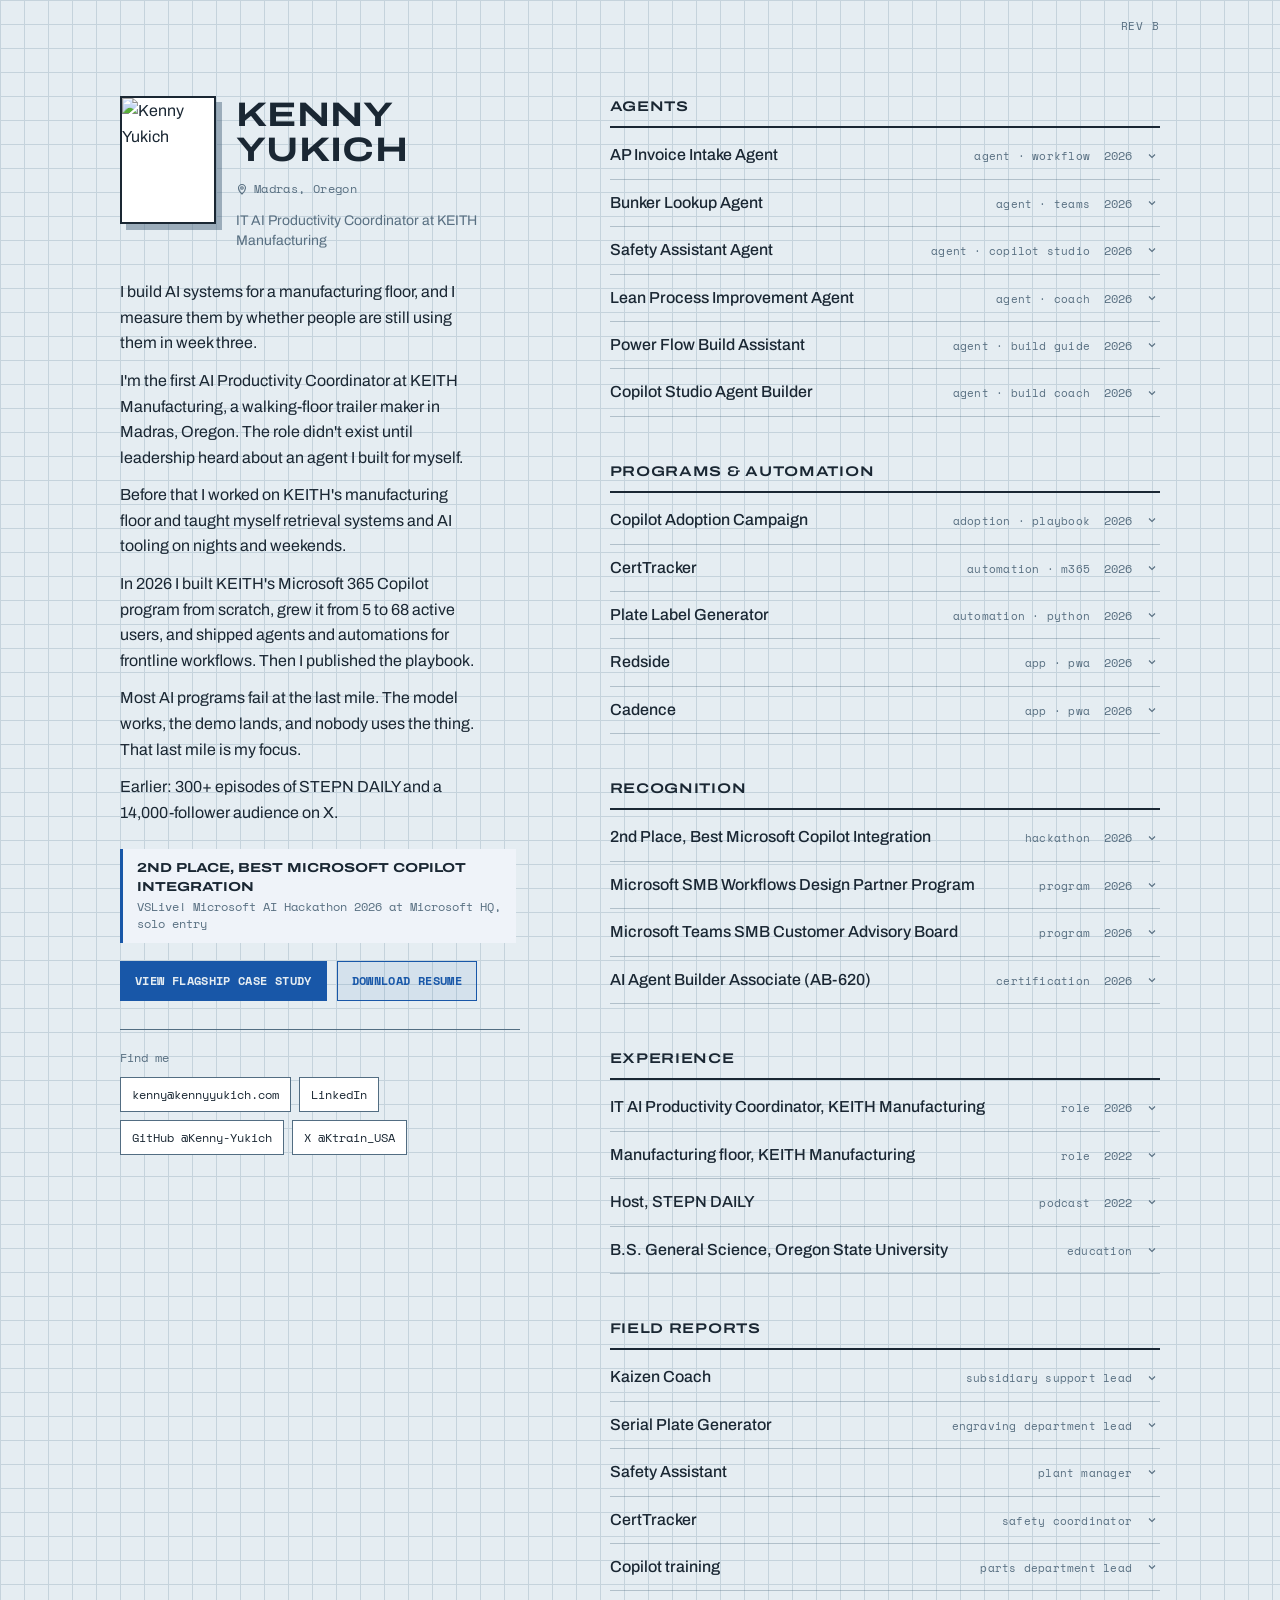
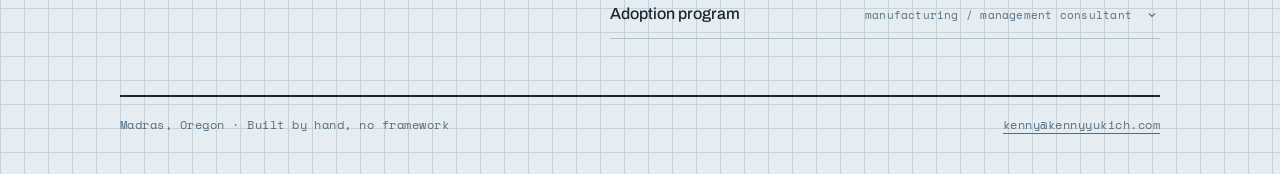
==== index.html @ 480ebfcc "Add files via upload" ====
<!DOCTYPE html>
<html lang="en">
<head>
<meta charset="utf-8">
<meta name="viewport" content="width=device-width, initial-scale=1">
<title>Kenny Yukich · AI systems for manufacturing</title>
<meta name="description" content="Kenny Yukich builds and deploys AI systems inside manufacturing operations: Microsoft Copilot adoption, Power Platform agents, and production automation.">

<meta name="theme-color" content="#E5EDF2" media="(prefers-color-scheme: light)">
<meta name="theme-color" content="#091015" media="(prefers-color-scheme: dark)">

<meta property="og:title" content="Kenny Yukich · AI systems for manufacturing">
<meta property="og:description" content="Copilot adoption, Power Platform agents, and production automation, deployed on a shop floor.">
<meta property="og:type" content="website">
<meta property="og:url" content="https://kennyyukich.com">
<meta property="og:image" content="https://kennyyukich.com/img/web02.png">
<meta property="og:image:width" content="1200">
<meta property="og:image:height" content="630">
<meta name="twitter:card" content="summary_large_image">
<link rel="canonical" href="https://kennyyukich.com/">

<!-- Blueprint plate favicon, inline so there is no extra request -->
<link rel="icon" href="data:image/svg+xml,%3Csvg xmlns='http://www.w3.org/2000/svg' viewBox='0 0 32 32'%3E%3Crect width='32' height='32' fill='%231857A8'/%3E%3Crect x='4.5' y='4.5' width='23' height='23' fill='none' stroke='%23E5EDF2' stroke-width='2'/%3E%3Ctext x='16' y='22' font-family='monospace' font-size='14' font-weight='700' fill='%23E5EDF2' text-anchor='middle'%3EKY%3C/text%3E%3C/svg%3E">

<link rel="preconnect" href="https://fonts.googleapis.com">
<link rel="preconnect" href="https://fonts.gstatic.com" crossorigin>
<!-- Archivo is one variable family with a width axis. The old
     "Archivo Expanded" request was not a real family name. -->
<link href="https://fonts.googleapis.com/css2?family=Archivo:wdth,wght@100..125,400..700&family=Space+Mono:wght@400;700&display=swap" rel="stylesheet">
<link rel="stylesheet" href="style.css">
</head>
<body>

<a class="skip" href="#work">Skip to work</a>

<main class="wrap">
  <span class="rev">REV B</span>

  <div class="cols">

    <!-- ================= LEFT: who ================= -->
    <aside class="col-left">

      <div class="id">
        <img class="portrait"
             src="img/website photo.png"
             width="96" height="128" fetchpriority="high" decoding="async"
             alt="Kenny Yukich">
        <div>
          <h1 class="name display">Kenny Yukich</h1>
          <p class="where">
            <svg viewBox="0 0 24 24" fill="none" stroke="currentColor" stroke-width="2.2" aria-hidden="true">
              <path d="M12 22s7-6.2 7-12a7 7 0 1 0-14 0c0 5.8 7 12 7 12z"/>
              <circle cx="12" cy="10" r="2.5"/>
            </svg>
            Madras, Oregon
          </p>
          <p class="role">IT AI Productivity Coordinator at KEITH Manufacturing</p>
        </div>
      </div>

      <div class="bio">
        <p>I build AI systems for a manufacturing floor, and I measure them by whether people are still using them in week three.</p>
        <p>I'm the first AI Productivity Coordinator at KEITH Manufacturing, a walking-floor trailer maker in Madras, Oregon. The role didn't exist until leadership heard about an agent I built for myself.</p>
        <p>Before that I worked on KEITH's manufacturing floor and taught myself retrieval systems and AI tooling on nights and weekends.</p>
        <p>In 2026 I built KEITH's Microsoft 365 Copilot program from scratch, grew it from 5 to 68 active users, and shipped agents and automations for frontline workflows. Then I published the playbook.</p>
        <p>Most AI programs fail at the last mile. The model works, the demo lands, and nobody uses the thing. That last mile is my focus.</p>
        <p>Earlier: 300+ episodes of STEPN DAILY and a 14,000-follower audience on X.</p>
      </div>

      <div class="award">
        <strong>2nd place, Best Microsoft Copilot Integration</strong>
        <span>VSLive! Microsoft AI Hackathon 2026 at Microsoft HQ, solo entry</span>
      </div>

      <div class="actions">
        <a class="btn primary" href="/copilot-adoption-kit/">View flagship case study</a>
        <a class="btn secondary" href="Kenny-Yukich-Resume.pdf">Download resume</a>
      </div>

      <div class="find">
        <p class="find-label">Find me</p>
        <div class="chips">
          <a class="chip" href="mailto:kenny@kennyyukich.com">kenny@kennyyukich.com</a>
          <a class="chip" href="https://www.linkedin.com/in/kenny-yukich-4092521a8/">LinkedIn</a>
          <a class="chip" href="https://github.com/Kenny-Yukich">GitHub @Kenny-Yukich</a>
          <a class="chip" href="https://x.com/Ktrain_USA">X @Ktrain_USA</a>
        </div>
      </div>

    </aside>

    <!-- ================= RIGHT: what ================= -->
    <div class="col-right" id="work">

      <section class="list" id="agents">
        <h2>Agents</h2>

        <details class="row">
          <summary>
            <span class="row-name">AP Invoice Intake Agent</span>
            <span class="row-tag">agent · workflow</span>
            <span class="row-year">2026</span>
            <svg class="chev" viewBox="0 0 24 24" fill="none" stroke="currentColor" stroke-width="2.2" aria-hidden="true"><path d="M6 9l6 6 6-6"/></svg>
          </summary>
          <div class="row-body">
            <p>Extracts vendor invoices, runs deterministic three-way matching, files clean invoices, and routes exceptions to a human in Teams.</p>
            <a href="https://github.com/Kenny-Yukich/ap-invoice-intake-agent">View on GitHub</a>
          </div>
        </details>

        <details class="row">
          <summary>
            <span class="row-name">Bunker Lookup Agent</span>
            <span class="row-tag">agent · teams</span>
            <span class="row-year">2026</span>
            <svg class="chev" viewBox="0 0 24 24" fill="none" stroke="currentColor" stroke-width="2.2" aria-hidden="true"><path d="M6 9l6 6 6-6"/></svg>
          </summary>
          <div class="row-body">
            <p>Resolves aftermarket part numbers from customer descriptions, live in Microsoft Teams for KEITH's support and drafting teams.</p>
            <p><q>What used to take several phone calls and a lot of searching now takes a few minutes.</q> Drafter / technical writer</p>
          </div>
        </details>

        <details class="row">
          <summary>
            <span class="row-name">Safety Assistant Agent</span>
            <span class="row-tag">agent · copilot studio</span>
            <span class="row-year">2026</span>
            <svg class="chev" viewBox="0 0 24 24" fill="none" stroke="currentColor" stroke-width="2.2" aria-hidden="true"><path d="M6 9l6 6 6-6"/></svg>
          </summary>
          <div class="row-body">
            <p>A privacy-safe Copilot Studio reference for grounded safety Q&amp;A and permission-aware equipment-certification lookups.</p>
            <a href="https://github.com/Kenny-Yukich/Safety-Assistant-Agent">View on GitHub</a>
          </div>
        </details>

        <details class="row">
          <summary>
            <span class="row-name">Lean Process Improvement Agent</span>
            <span class="row-tag">agent · coach</span>
            <span class="row-year">2026</span>
            <svg class="chev" viewBox="0 0 24 24" fill="none" stroke="currentColor" stroke-width="2.2" aria-hidden="true"><path d="M6 9l6 6 6-6"/></svg>
          </summary>
          <div class="row-body">
            <p>An AI coach that uses TIMWOODS and PDCA to turn frontline observations into structured, review-ready Kaizen cards.</p>
            <a href="https://github.com/Kenny-Yukich/LEAN-Process-Improvement-Agent">View on GitHub</a>
          </div>
        </details>

        <details class="row">
          <summary>
            <span class="row-name">Power Flow Build Assistant</span>
            <span class="row-tag">agent · build guide</span>
            <span class="row-year">2026</span>
            <svg class="chev" viewBox="0 0 24 24" fill="none" stroke="currentColor" stroke-width="2.2" aria-hidden="true"><path d="M6 9l6 6 6-6"/></svg>
          </summary>
          <div class="row-body">
            <p>Turns a plain-language automation need into a verified, step-by-step Power Automate build guide without inventing connector names.</p>
            <a href="https://github.com/Kenny-Yukich/power-flow-build-assistant">View on GitHub</a>
          </div>
        </details>

        <details class="row">
          <summary>
            <span class="row-name">Copilot Studio Agent Builder</span>
            <span class="row-tag">agent · build coach</span>
            <span class="row-year">2026</span>
            <svg class="chev" viewBox="0 0 24 24" fill="none" stroke="currentColor" stroke-width="2.2" aria-hidden="true"><path d="M6 9l6 6 6-6"/></svg>
          </summary>
          <div class="row-body">
            <p>A beginner-focused build coach with click-by-click guidance grounded in current Microsoft Learn documentation.</p>
            <a href="https://github.com/Kenny-Yukich/copilot-studio-agent-builder">View on GitHub</a>
          </div>
        </details>
      </section>

      <section class="list" id="programs">
        <h2>Programs &amp; automation</h2>

        <details class="row">
          <summary>
            <span class="row-name">Copilot Adoption Campaign</span>
            <span class="row-tag">adoption · playbook</span>
            <span class="row-year">2026</span>
            <svg class="chev" viewBox="0 0 24 24" fill="none" stroke="currentColor" stroke-width="2.2" aria-hidden="true"><path d="M6 9l6 6 6-6"/></svg>
          </summary>
          <div class="row-body">
            <p>KEITH's Microsoft 365 Copilot rollout, from 5 users to 68. The public kit has the 90-day playbook, prompt library, training, measurement, and governance checklist.</p>
            <a href="/copilot-adoption-kit/">Read the case study</a>
          </div>
        </details>

        <details class="row">
          <summary>
            <span class="row-name">CertTracker</span>
            <span class="row-tag">automation · m365</span>
            <span class="row-year">2026</span>
            <svg class="chev" viewBox="0 0 24 24" fill="none" stroke="currentColor" stroke-width="2.2" aria-hidden="true"><path d="M6 9l6 6 6-6"/></svg>
          </summary>
          <div class="row-body">
            <p>A Microsoft 365 certification tracker with centralized records, daily compliance checks, expiration warnings, and overdue alerts.</p>
            <a href="https://github.com/Kenny-Yukich/CertTracker">View on GitHub</a>
          </div>
        </details>

        <details class="row">
          <summary>
            <span class="row-name">Plate Label Generator</span>
            <span class="row-tag">automation · python</span>
            <span class="row-year">2026</span>
            <svg class="chev" viewBox="0 0 24 24" fill="none" stroke="currentColor" stroke-width="2.2" aria-hidden="true"><path d="M6 9l6 6 6-6"/></svg>
          </summary>
          <div class="row-body">
            <p>A dependency-free Python tool that turns CSV or JSON asset records into print-ready Code 39 SVG plates and tiled sheets. Replaced a manual, one-plate-at-a-time process in the engraving department.</p>
            <a href="https://github.com/Kenny-Yukich/Plate-Label_Generator">View on GitHub</a>
          </div>
        </details>

        <details class="row">
          <summary>
            <span class="row-name">Redside</span>
            <span class="row-tag">app · pwa</span>
            <span class="row-year">2026</span>
            <svg class="chev" viewBox="0 0 24 24" fill="none" stroke="currentColor" stroke-width="2.2" aria-hidden="true"><path d="M6 9l6 6 6-6"/></svg>
          </summary>
          <div class="row-body">
            <p>An offline-first Central Oregon fishing PWA with water rankings, live conditions, beginner guides, and an on-device catch log.</p>
            <a href="https://github.com/Kenny-Yukich/Redside">View on GitHub</a>
          </div>
        </details>

        <details class="row">
          <summary>
            <span class="row-name">Cadence</span>
            <span class="row-tag">app · pwa</span>
            <span class="row-year">2026</span>
            <svg class="chev" viewBox="0 0 24 24" fill="none" stroke="currentColor" stroke-width="2.2" aria-hidden="true"><path d="M6 9l6 6 6-6"/></svg>
          </summary>
          <div class="row-body">
            <p>A private, installable cycle tracker that works offline and stores everything on the device. No account or server required.</p>
            <a href="https://github.com/Kenny-Yukich/Cadence">View on GitHub</a>
          </div>
        </details>
      </section>

      <section class="list" id="recognition">
        <h2>Recognition</h2>

        <details class="row">
          <summary>
            <span class="row-name">2nd Place, Best Microsoft Copilot Integration</span>
            <span class="row-tag">hackathon</span>
            <span class="row-year">2026</span>
            <svg class="chev" viewBox="0 0 24 24" fill="none" stroke="currentColor" stroke-width="2.2" aria-hidden="true"><path d="M6 9l6 6 6-6"/></svg>
          </summary>
          <div class="row-body">
            <p>VSLive! Microsoft AI Hackathon 2026 at Microsoft HQ. Solo entry against team submissions.</p>
            <a href="https://vslive.com/events/microsofthq-2026/hackathon.aspx">Event page</a>
          </div>
        </details>

        <details class="row">
          <summary>
            <span class="row-name">Microsoft SMB Workflows Design Partner Program</span>
            <span class="row-tag">program</span>
            <span class="row-year">2026</span>
            <svg class="chev" viewBox="0 0 24 24" fill="none" stroke="currentColor" stroke-width="2.2" aria-hidden="true"><path d="M6 9l6 6 6-6"/></svg>
          </summary>
          <!-- TODO Kenny: one line on what you actually do in this program. -->
          <div class="row-body">
            <p>Design partner giving Microsoft feedback on pre-release SMB workflow and agent capabilities.</p>
          </div>
        </details>

        <details class="row">
          <summary>
            <span class="row-name">Microsoft Teams SMB Customer Advisory Board</span>
            <span class="row-tag">program</span>
            <span class="row-year">2026</span>
            <svg class="chev" viewBox="0 0 24 24" fill="none" stroke="currentColor" stroke-width="2.2" aria-hidden="true"><path d="M6 9l6 6 6-6"/></svg>
          </summary>
          <!-- TODO Kenny: one line on what you actually do in this program. -->
          <div class="row-body">
            <p>Advisory board member representing a small manufacturer's view of Teams and Copilot.</p>
          </div>
        </details>

        <details class="row">
          <summary>
            <span class="row-name">AI Agent Builder Associate (AB-620)</span>
            <span class="row-tag">certification</span>
            <span class="row-year">2026</span>
            <svg class="chev" viewBox="0 0 24 24" fill="none" stroke="currentColor" stroke-width="2.2" aria-hidden="true"><path d="M6 9l6 6 6-6"/></svg>
          </summary>
          <div class="row-body">
            <p>Microsoft 365 Generative AI certification track. Expected September 2026.</p>
          </div>
        </details>
      </section>

      <section class="list" id="experience">
        <h2>Experience</h2>

        <details class="row">
          <summary>
            <span class="row-name">IT AI Productivity Coordinator, KEITH Manufacturing</span>
            <span class="row-tag">role</span>
            <span class="row-year">2026</span>
            <svg class="chev" viewBox="0 0 24 24" fill="none" stroke="currentColor" stroke-width="2.2" aria-hidden="true"><path d="M6 9l6 6 6-6"/></svg>
          </summary>
          <div class="row-body">
            <p>The company's first dedicated AI role, created after the CEO heard about a personal agent I built and asked me to pitch ideas for a job that did not yet exist.</p>
            <p>I own Copilot adoption across the licensed user base and build agents and automations with Power Platform, Copilot Studio, Python, Azure, and the Claude and OpenAI APIs. Everything ships into Microsoft Teams and M365 Copilot, where people already are.</p>
          </div>
        </details>

        <details class="row">
          <summary>
            <span class="row-name">Manufacturing floor, KEITH Manufacturing</span>
            <span class="row-tag">role</span>
            <span class="row-year">2022</span>
            <svg class="chev" viewBox="0 0 24 24" fill="none" stroke="currentColor" stroke-width="2.2" aria-hidden="true"><path d="M6 9l6 6 6-6"/></svg>
          </summary>
          <div class="row-body">
            <p>Late 2022 to 2025. Worked the floor during the day and taught myself retrieval systems and AI tooling on my own time, building RAG systems with LangChain, Pinecone, and Python. Then I built an agent for myself to get up to speed in a new department.</p>
          </div>
        </details>

        <details class="row">
          <summary>
            <span class="row-name">Host, STEPN DAILY</span>
            <span class="row-tag">podcast</span>
            <!-- TODO Kenny: confirm the start year. I guessed 2022. -->
            <span class="row-year">2022</span>
            <svg class="chev" viewBox="0 0 24 24" fill="none" stroke="currentColor" stroke-width="2.2" aria-hidden="true"><path d="M6 9l6 6 6-6"/></svg>
          </summary>
          <div class="row-body">
            <p>300+ episodes covering the STEPN ($GMT) web3 ecosystem, and a 14,000-follower audience on X built alongside it. Daily shipping, a live audience, and a lot of practice explaining a technical thing to people who don't want a lecture.</p>
            <a href="https://x.com/Ktrain_USA">@Ktrain_USA on X</a>
          </div>
        </details>

        <details class="row no-year">
          <summary>
            <span class="row-name">B.S. General Science, Oregon State University</span>
            <span class="row-tag">education</span>
            <svg class="chev" viewBox="0 0 24 24" fill="none" stroke="currentColor" stroke-width="2.2" aria-hidden="true"><path d="M6 9l6 6 6-6"/></svg>
          </summary>
          <div class="row-body">
            <p>Bachelor of Science in General Science, with additional pharmacy coursework.</p>
          </div>
        </details>
      </section>

      <section class="list" id="reports">
        <h2>Field reports</h2>

        <details class="row no-year">
          <summary>
            <span class="row-name">Kaizen Coach</span>
            <span class="row-tag">subsidiary support lead</span>
            <svg class="chev" viewBox="0 0 24 24" fill="none" stroke="currentColor" stroke-width="2.2" aria-hidden="true"><path d="M6 9l6 6 6-6"/></svg>
          </summary>
          <div class="row-body">
            <p><q>I worked with your Kaizen Coach for hours yesterday fixing the parameters for EU MRP and I am very pleased with the final result.</q></p>
          </div>
        </details>

        <details class="row no-year">
          <summary>
            <span class="row-name">Serial Plate Generator</span>
            <span class="row-tag">engraving department lead</span>
            <svg class="chev" viewBox="0 0 24 24" fill="none" stroke="currentColor" stroke-width="2.2" aria-hidden="true"><path d="M6 9l6 6 6-6"/></svg>
          </summary>
          <!-- TODO Kenny: the copy you sent me was cut off after "well over an h".
               Restore the real ending from the live site. -->
          <div class="row-body">
            <p><q>We would type out one plate at a time, place 28 plates on one sheet, and print it twice. With the new sized plates, serial number generator, and script, we probably save well over an hour.</q></p>
          </div>
        </details>

        <details class="row no-year">
          <summary>
            <span class="row-name">Safety Assistant</span>
            <span class="row-tag">plant manager</span>
            <svg class="chev" viewBox="0 0 24 24" fill="none" stroke="currentColor" stroke-width="2.2" aria-hidden="true"><path d="M6 9l6 6 6-6"/></svg>
          </summary>
          <div class="row-body">
            <p><q>The Safety Assistant helped me find the information I needed without interrupting someone else. That's a big win during a busy day.</q></p>
          </div>
        </details>

        <details class="row no-year">
          <summary>
            <span class="row-name">CertTracker</span>
            <span class="row-tag">safety coordinator</span>
            <svg class="chev" viewBox="0 0 24 24" fill="none" stroke="currentColor" stroke-width="2.2" aria-hidden="true"><path d="M6 9l6 6 6-6"/></svg>
          </summary>
          <div class="row-body">
            <p><q>Before CertTracker, keeping track of certifications was mostly manual. Now I can find what I need almost instantly.</q></p>
          </div>
        </details>

        <details class="row no-year">
          <summary>
            <span class="row-name">Copilot training</span>
            <span class="row-tag">parts department lead</span>
            <svg class="chev" viewBox="0 0 24 24" fill="none" stroke="currentColor" stroke-width="2.2" aria-hidden="true"><path d="M6 9l6 6 6-6"/></svg>
          </summary>
          <div class="row-body">
            <p><q>The training focused on practical examples instead of AI buzzwords, which made it easy to apply to my job.</q></p>
          </div>
        </details>

        <details class="row no-year">
          <summary>
            <span class="row-name">Adoption program</span>
            <span class="row-tag">manufacturing / management consultant</span>
            <svg class="chev" viewBox="0 0 24 24" fill="none" stroke="currentColor" stroke-width="2.2" aria-hidden="true"><path d="M6 9l6 6 6-6"/></svg>
          </summary>
          <div class="row-body">
            <p><q>Kenny's approach focused on solving actual business problems rather than implementing technology for technology's sake.</q></p>
          </div>
        </details>
      </section>

    </div>
  </div>

  <footer class="foot">
    <span>Madras, Oregon · Built by hand, no framework</span>
    <span><a href="mailto:kenny@kennyyukich.com">kenny@kennyyukich.com</a></span>
  </footer>
</main>

<script type="application/ld+json">
{
  "@context":"https://schema.org",
  "@type":"Person",
  "name":"Kenny Yukich",
  "url":"https://kennyyukich.com",
  "email":"kenny@kennyyukich.com",
  "jobTitle":"IT AI Productivity Coordinator",
  "worksFor":{"@type":"Organization","name":"KEITH Manufacturing Co."},
  "address":{"@type":"PostalAddress","addressLocality":"Madras","addressRegion":"OR","addressCountry":"US"},
  "alumniOf":{"@type":"CollegeOrUniversity","name":"Oregon State University"},
  "knowsAbout":["Microsoft 365 Copilot","Copilot Studio","Power Platform","Power Automate","Azure","AI agents","Manufacturing operations"],
  "sameAs":[
    "https://github.com/Kenny-Yukich",
    "https://www.linkedin.com/in/kenny-yukich-4092521a8/",
    "https://x.com/Ktrain_USA"
  ]
}
</script>
</body>
</html>
---- style.css ----
/* =========================================================
   kennyyukich.com — shared styles
   Rev B · 2026
   Loaded by index.html and every case-study page.
   ========================================================= */

:root{
  --ink:#1A2733;
  --steel:#586F81;
  --line:#526D82;
  --grid:#C5D3DC;
  --sheet:#E5EDF2;
  --plate:#FFFFFF;
  --blue:#1857A8;
  --blue-dark:#0E3B75;

  --body:"Archivo",system-ui,-apple-system,sans-serif;
  --mono:"Space Mono",ui-monospace,SFMono-Regular,monospace;

  --ease:cubic-bezier(.22,.68,.28,1);

  color-scheme:light dark;

  /* lets <details> animate to its natural height where supported */
  interpolate-size:allow-keywords;
}

@media (prefers-color-scheme: dark){
  :root{
    --ink:#E7ECEF;
    --steel:#93A6B5;
    --line:#687F8E;
    --grid:#19262E;
    --sheet:#091015;
    --plate:#202D36;
    --blue:#5B9BE0;
    --blue-dark:#8FC0F2;
  }
}

*{box-sizing:border-box}
html{-webkit-text-size-adjust:100%}

body{
  margin:0;
  background:var(--sheet);
  background-image:
    linear-gradient(var(--grid) 1px, transparent 1px),
    linear-gradient(90deg, var(--grid) 1px, transparent 1px);
  background-size:24px 24px;
  color:var(--ink);
  font-family:var(--body);
  font-size:16px;
  line-height:1.6;
  -webkit-font-smoothing:antialiased;
}

/* Display type is Archivo at its expanded width, not a separate family.
   Requesting "Archivo Expanded" from Google Fonts silently fails. */
.display{
  font-family:var(--body);
  font-stretch:125%;
  font-weight:700;
  text-transform:uppercase;
  letter-spacing:.01em;
}

a{color:var(--blue);text-decoration:none}
a:hover{color:var(--blue-dark)}
a:focus-visible{outline:2px solid var(--blue);outline-offset:3px}

.skip{
  position:absolute;
  left:-9999px;
  top:8px;
  z-index:99;
  background:var(--blue);
  color:var(--sheet);
  font-family:var(--mono);
  font-size:12px;
  padding:10px 14px;
}
.skip:focus{left:8px;color:var(--sheet)}

.wrap{
  position:relative;
  max-width:1120px;
  margin:0 auto;
  padding:0 clamp(20px,5vw,40px);
}

.rev{
  position:absolute;
  top:18px;right:clamp(20px,5vw,40px);
  font-family:var(--mono);
  font-size:11px;
  letter-spacing:.08em;
  color:var(--steel);
}

/* ---------- two columns ---------- */

.cols{
  display:grid;
  grid-template-columns:minmax(300px,400px) 1fr;
  gap:clamp(40px,7vw,96px);
  padding:clamp(56px,9vw,96px) 0 56px;
}

.col-left{
  position:sticky;
  top:40px;
  align-self:start;
}

@media (max-width:880px){
  .cols{grid-template-columns:1fr;gap:56px;padding-top:64px}
  .col-left{position:static}
}

/* ---------- identity ---------- */

.id{
  display:grid;
  grid-template-columns:96px 1fr;
  gap:0 20px;
  align-items:start;
  margin-bottom:28px;
}
.portrait{
  width:96px;
  height:128px;
  display:block;
  border:2px solid var(--ink);
  object-fit:cover;
  object-position:center center;
  background:var(--plate);
  box-shadow:6px 6px 0 color-mix(in srgb, var(--line) 50%, transparent);
}
.name{
  font-size:clamp(26px,4vw,34px);
  line-height:1.02;
  margin:2px 0 10px;
}
.where{
  display:flex;
  align-items:center;
  gap:6px;
  font-family:var(--mono);
  font-size:12px;
  color:var(--steel);
  letter-spacing:.03em;
}
.where svg{width:12px;height:12px;flex-shrink:0}
.role{
  margin:8px 0 0;
  font-size:14px;
  line-height:1.45;
  color:var(--steel);
}

/* ---------- bio ---------- */

.bio p{
  margin:0 0 12px;
  max-width:40ch;
  font-size:16px;
  line-height:1.6;
}
.bio p:last-child{margin-bottom:0}

.award{
  display:grid;
  gap:2px;
  margin-top:24px;
  padding:10px 14px;
  border-left:3px solid var(--blue);
  background:color-mix(in srgb, var(--blue) 7%, var(--plate));
  max-width:44ch;
}
.award strong{
  font-family:var(--body);
  font-stretch:125%;
  font-weight:700;
  text-transform:uppercase;
  font-size:13px;
  line-height:1.4;
}
.award span{
  color:var(--steel);
  font-family:var(--mono);
  font-size:12px;
  line-height:1.45;
}

.actions{
  display:flex;
  flex-wrap:wrap;
  gap:10px;
  margin-top:18px;
}
.btn{
  display:inline-flex;
  align-items:center;
  min-height:40px;
  padding:8px 14px;
  border:1px solid var(--blue);
  font-family:var(--mono);
  font-size:12px;
  font-weight:700;
  letter-spacing:.03em;
  text-transform:uppercase;
  transition:background .2s var(--ease),color .2s var(--ease);
}
.btn.primary{background:var(--blue);color:var(--sheet)}
.btn.primary:hover{background:var(--blue-dark);color:var(--sheet)}
.btn.secondary{background:color-mix(in srgb, var(--blue) 8%, transparent)}
.btn.secondary:hover{background:var(--blue);color:var(--sheet)}

.find{
  margin-top:28px;
  padding-top:18px;
  border-top:1px solid var(--line);
}
.find-label{
  font-family:var(--mono);
  font-size:12px;
  color:var(--steel);
  margin:0 0 10px;
}
.chips{display:flex;flex-wrap:wrap;gap:8px}
.chip{
  font-family:var(--mono);
  font-size:12px;
  color:var(--ink);
  border:1px solid var(--line);
  background:var(--plate);
  padding:7px 11px;
  transition:border-color .2s var(--ease),color .2s var(--ease);
}
.chip:hover{border-color:var(--blue);color:var(--blue)}

/* ---------- expandable lists ---------- */

.list{margin-bottom:44px}
.list:last-child{margin-bottom:0}

.list h2{
  font-family:var(--body);
  font-stretch:125%;
  font-weight:600;
  text-transform:uppercase;
  font-size:14px;
  letter-spacing:.05em;
  margin:0 0 4px;
  padding-bottom:8px;
  border-bottom:2px solid var(--ink);
}

.row{
  border-bottom:1px solid color-mix(in srgb, var(--line) 35%, transparent);
}
.row summary{
  list-style:none;
  cursor:pointer;
  display:grid;
  grid-template-columns:1fr auto auto 14px;
  gap:0 14px;
  align-items:baseline;
  padding:12px 0;
}
.row summary::-webkit-details-marker{display:none}
.row summary:focus-visible{outline:2px solid var(--blue);outline-offset:2px}

.row-name{
  font-size:16px;
  font-weight:500;
  line-height:1.4;
  transition:color .2s var(--ease);
}
.row summary:hover .row-name,
.row[open] .row-name{color:var(--blue)}

.row-tag{
  font-family:var(--mono);
  font-size:11px;
  color:var(--steel);
  letter-spacing:.02em;
  white-space:nowrap;
}
.row-year{
  font-family:var(--mono);
  font-size:12px;
  color:var(--steel);
  min-width:4ch;
  text-align:right;
  white-space:nowrap;
}
.chev{
  width:12px;height:12px;
  align-self:center;
  color:var(--steel);
  transition:transform .3s var(--ease),color .2s var(--ease);
}
.row[open] .chev{transform:rotate(180deg);color:var(--blue)}

.row-body{
  padding:2px 0 16px;
  max-width:62ch;
}
.row-body p{
  margin:0 0 10px;
  font-size:15px;
  line-height:1.6;
  color:var(--steel);
}
.row-body p:last-child{margin-bottom:0}
.row-body q{quotes:"\201C" "\201D";color:var(--ink)}
.row-body a{
  font-family:var(--mono);
  font-size:12px;
  font-weight:700;
  letter-spacing:.03em;
  text-transform:uppercase;
  border-bottom:1px solid var(--blue);
}
.row-body a:hover{border-bottom-color:var(--blue-dark)}

/* open/close animation: progressive enhancement, other browsers just toggle */
.row::details-content{
  block-size:0;
  overflow:hidden;
  transition:block-size .3s var(--ease),content-visibility .3s allow-discrete;
}
.row[open]::details-content{block-size:auto}

.row.no-year summary{grid-template-columns:1fr auto 14px}

@media (max-width:560px){
  .row-tag{display:none}
  .row summary{grid-template-columns:1fr auto 14px}
  /* rows with no year keep their attribution, wrapped under the name */
  .row.no-year summary{grid-template-columns:1fr 14px;gap:2px 14px}
  .row.no-year .row-tag{display:block;grid-column:1}
  .row.no-year .chev{grid-column:2;grid-row:1 / span 2}
}

/* ---------- case study pages ---------- */

.study{
  max-width:70ch;
  padding:clamp(48px,8vw,88px) 0 64px;
}
.back{
  font-family:var(--mono);
  font-size:12px;
  letter-spacing:.03em;
  text-transform:uppercase;
  border-bottom:1px solid var(--blue);
}
.study h1{
  font-family:var(--body);
  font-stretch:125%;
  font-weight:700;
  text-transform:uppercase;
  letter-spacing:.01em;
  font-size:clamp(28px,5.5vw,42px);
  line-height:1.05;
  margin:28px 0 12px;
}
.standfirst{
  font-size:19px;
  line-height:1.55;
  color:var(--steel);
  margin:0 0 28px;
  max-width:46ch;
}
.facts{
  display:grid;
  grid-template-columns:100px 1fr;
  gap:8px 20px;
  font-family:var(--mono);
  font-size:13px;
  line-height:1.5;
  padding:18px 0;
  border-top:2px solid var(--ink);
  border-bottom:2px solid var(--ink);
  margin-bottom:40px;
}
.facts dt{color:var(--steel);margin:0}
.facts dd{margin:0}
@media (max-width:560px){
  .facts{grid-template-columns:1fr;gap:2px 0}
  .facts dd{margin-bottom:10px}
}

.study h2{
  font-family:var(--body);
  font-stretch:125%;
  font-weight:600;
  text-transform:uppercase;
  font-size:14px;
  letter-spacing:.05em;
  margin:40px 0 12px;
  padding-bottom:8px;
  border-bottom:2px solid var(--ink);
}
.study p{margin:0 0 16px;max-width:66ch}
.study ul{margin:0 0 16px;padding-left:20px;max-width:66ch}
.study li{margin-bottom:8px}
.study figure{
  margin:24px 0;
  padding:0;
  border:1px solid var(--line);
  background:var(--plate);
  box-shadow:6px 6px 0 color-mix(in srgb, var(--line) 40%, transparent);
}
.study figure img{display:block;width:100%;height:auto}
.study figcaption{
  font-family:var(--mono);
  font-size:12px;
  color:var(--steel);
  padding:10px 14px;
  border-top:1px solid var(--line);
}
.pull{
  margin:24px 0;
  padding:14px 18px;
  border-left:3px solid var(--blue);
  background:color-mix(in srgb, var(--blue) 7%, var(--plate));
  font-size:17px;
  line-height:1.55;
}
.pull cite{
  display:block;
  margin-top:8px;
  font-family:var(--mono);
  font-size:12px;
  font-style:normal;
  letter-spacing:.03em;
  text-transform:uppercase;
  color:var(--steel);
}

/* ---------- footer ---------- */

.foot{
  border-top:2px solid var(--ink);
  padding:18px 0 40px;
  display:flex;
  flex-wrap:wrap;
  justify-content:space-between;
  gap:8px 24px;
  font-family:var(--mono);
  font-size:12px;
  letter-spacing:.04em;
  color:var(--steel);
}
.foot a{color:var(--steel);border-bottom:1px solid var(--line)}
.foot a:hover{color:var(--blue);border-bottom-color:var(--blue)}

/* ---------- one load moment ---------- */

@keyframes rise{
  from{opacity:0;transform:translateY(10px)}
  to{opacity:1;transform:none}
}
.col-left,.study{animation:rise .6s var(--ease) both}
.col-right{animation:rise .6s var(--ease) .12s both}

@media (prefers-reduced-motion:reduce){
  .col-left,.col-right,.study{animation:none}
  .chev,.row-name,.btn,.chip{transition:none}
  .row::details-content{transition:none}
}

/* ---------- print ---------- */

@media print{
  :root{
    --ink:#000;--steel:#444;--line:#999;--sheet:#fff;--plate:#fff;--blue:#000;--blue-dark:#000;
  }
  body{background:#fff;font-size:11pt}
  .skip,.rev,.actions,.chev,.foot a{display:none}
  .cols{display:block;padding:0}
  .col-left{margin-bottom:24pt}
  .portrait{box-shadow:none}
  /* print every row expanded */
  .row::details-content{
    block-size:auto !important;
    content-visibility:visible !important;
  }
  .row{break-inside:avoid}
  .row-body a::after{content:" (" attr(href) ")";font-size:9pt;text-transform:none}
  .study figure{box-shadow:none;break-inside:avoid}
}
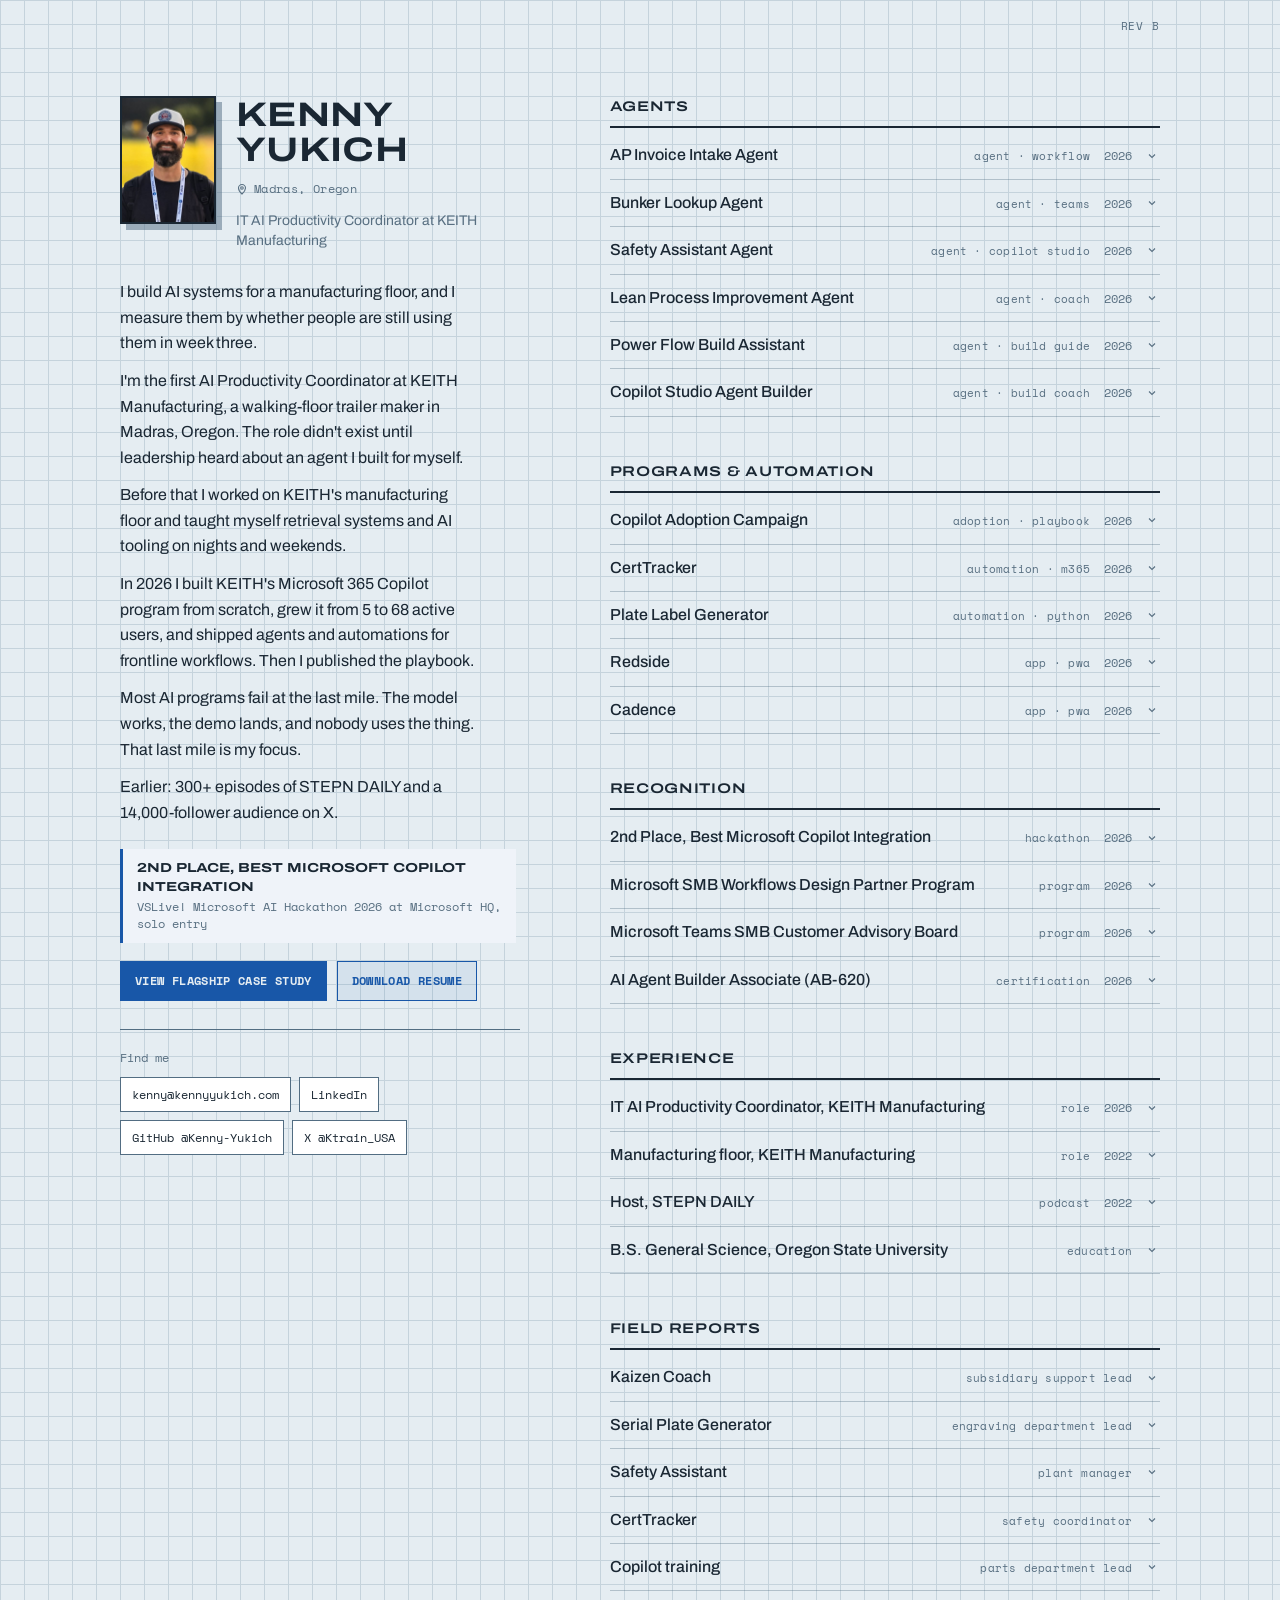
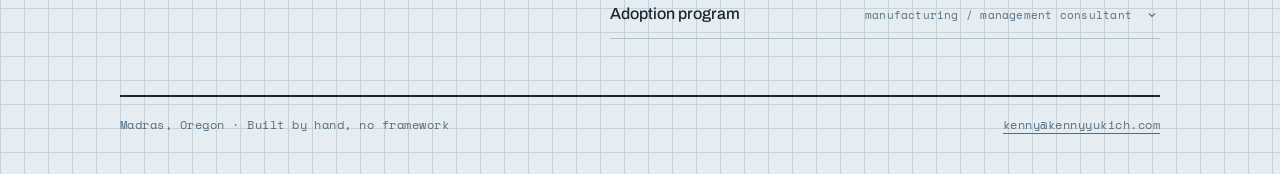
==== commit fd3572c1: "Add optimized portrait and 1200x630 social card" ====
--- a/index.html
+++ b/index.html
@@ -13,7 +13,7 @@
 <meta property="og:description" content="Copilot adoption, Power Platform agents, and production automation, deployed on a shop floor.">
 <meta property="og:type" content="website">
 <meta property="og:url" content="https://kennyyukich.com">
-<meta property="og:image" content="https://kennyyukich.com/img/web02.png">
+<meta property="og:image" content="https://kennyyukich.com/img/og.png">
 <meta property="og:image:width" content="1200">
 <meta property="og:image:height" content="630">
 <meta name="twitter:card" content="summary_large_image">
@@ -43,8 +43,8 @@
 
       <div class="id">
         <img class="portrait"
-             src="img/website photo.png"
-             width="96" height="128" fetchpriority="high" decoding="async"
+             src="img/portrait.jpg"
+             width="384" height="512" fetchpriority="high" decoding="async"
              alt="Kenny Yukich">
         <div>
           <h1 class="name display">Kenny Yukich</h1>
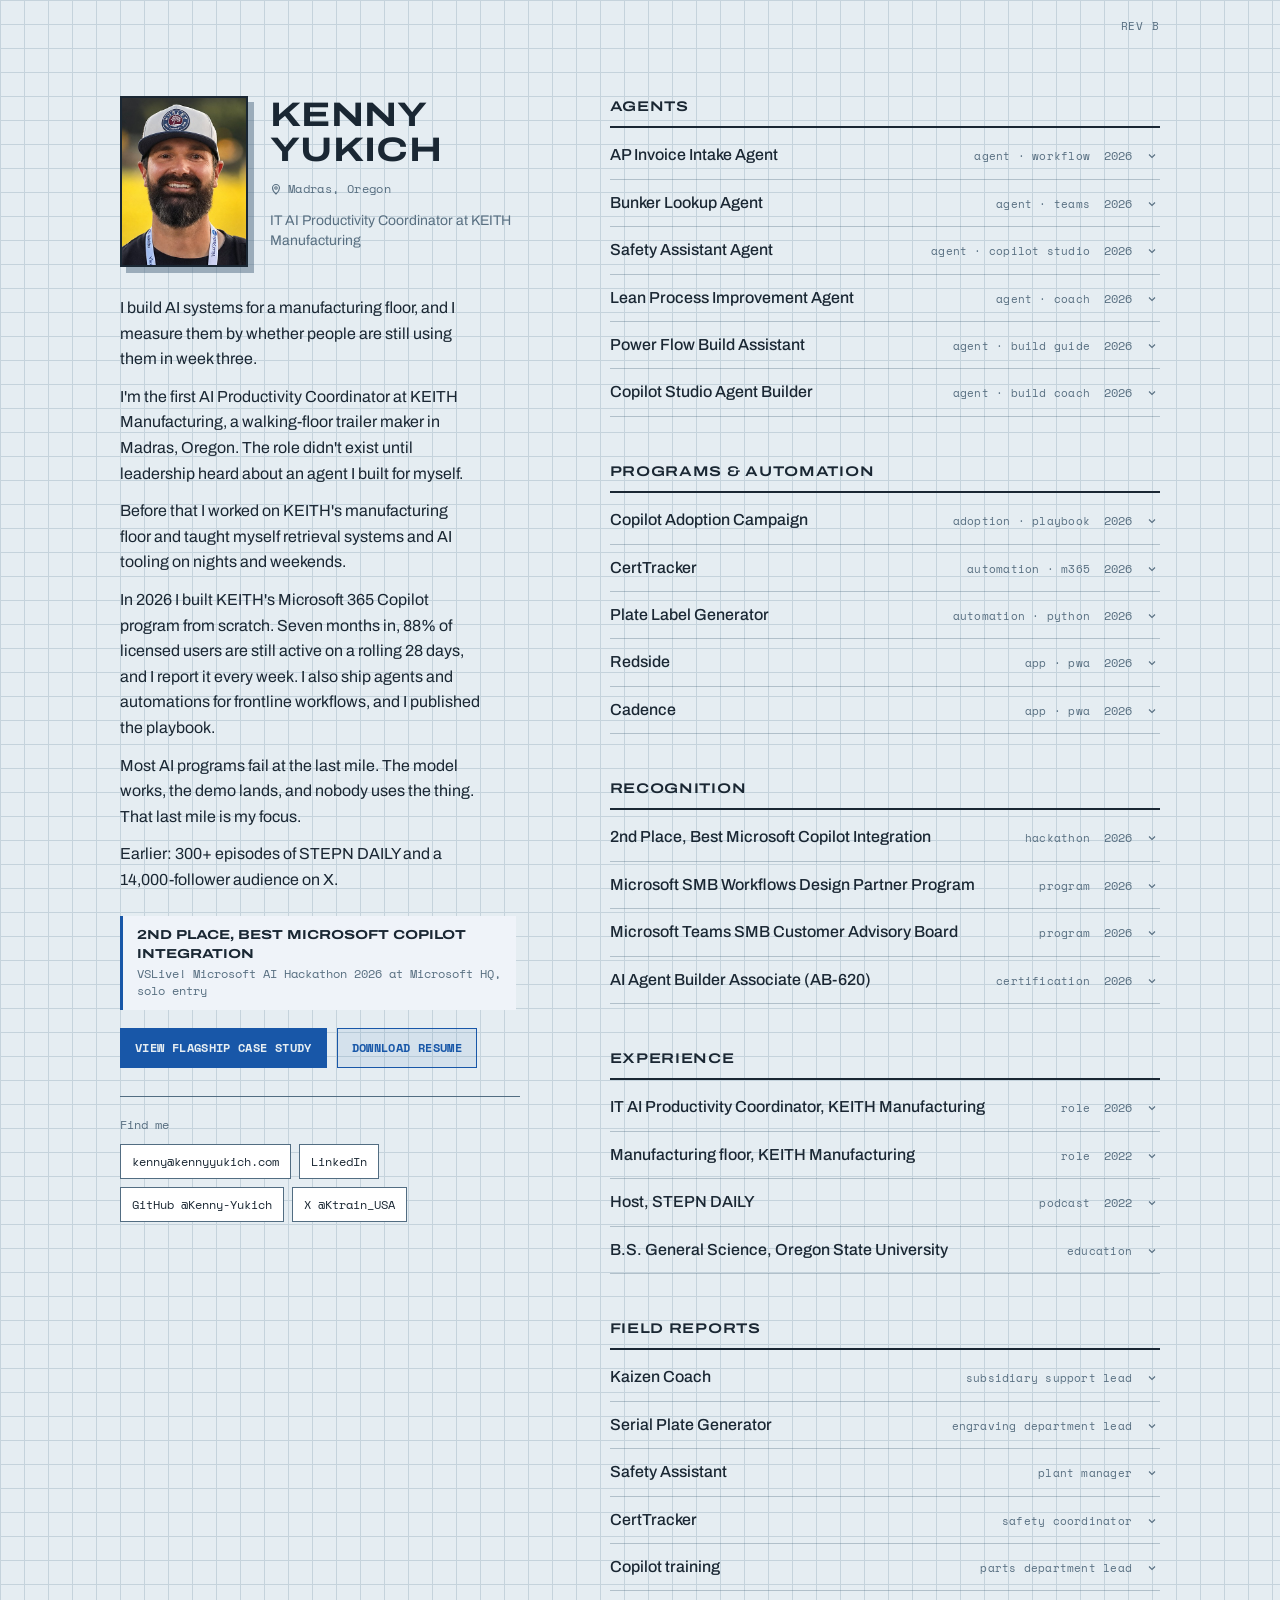
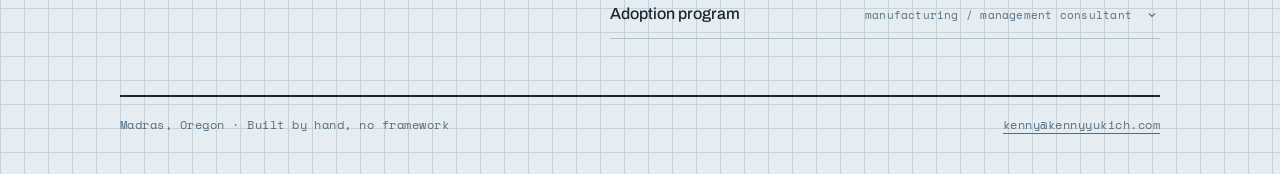
==== commit a98860c4: "Rename index (2).html to index.html" ====
--- a/index.html
+++ b/index.html
@@ -44,7 +44,7 @@
       <div class="id">
         <img class="portrait"
              src="img/portrait.jpg"
-             width="384" height="512" fetchpriority="high" decoding="async"
+             width="128" height="171" fetchpriority="high" decoding="async"
              alt="Kenny Yukich">
         <div>
           <h1 class="name display">Kenny Yukich</h1>
@@ -63,7 +63,7 @@
         <p>I build AI systems for a manufacturing floor, and I measure them by whether people are still using them in week three.</p>
         <p>I'm the first AI Productivity Coordinator at KEITH Manufacturing, a walking-floor trailer maker in Madras, Oregon. The role didn't exist until leadership heard about an agent I built for myself.</p>
         <p>Before that I worked on KEITH's manufacturing floor and taught myself retrieval systems and AI tooling on nights and weekends.</p>
-        <p>In 2026 I built KEITH's Microsoft 365 Copilot program from scratch, grew it from 5 to 68 active users, and shipped agents and automations for frontline workflows. Then I published the playbook.</p>
+        <p>In 2026 I built KEITH's Microsoft 365 Copilot program from scratch. Seven months in, 88% of licensed users are still active on a rolling 28 days, and I report it every week. I also ship agents and automations for frontline workflows, and I published the playbook.</p>
         <p>Most AI programs fail at the last mile. The model works, the demo lands, and nobody uses the thing. That last mile is my focus.</p>
         <p>Earlier: 300+ episodes of STEPN DAILY and a 14,000-follower audience on X.</p>
       </div>
@@ -74,7 +74,7 @@
       </div>
 
       <div class="actions">
-        <a class="btn primary" href="/copilot-adoption-kit/">View flagship case study</a>
+        <a class="btn primary" href="/copilot-adoption/">View flagship case study</a>
         <a class="btn secondary" href="Kenny-Yukich-Resume.pdf">Download resume</a>
       </div>
 
@@ -186,8 +186,8 @@
             <svg class="chev" viewBox="0 0 24 24" fill="none" stroke="currentColor" stroke-width="2.2" aria-hidden="true"><path d="M6 9l6 6 6-6"/></svg>
           </summary>
           <div class="row-body">
-            <p>KEITH's Microsoft 365 Copilot rollout, from 5 users to 68. The public kit has the 90-day playbook, prompt library, training, measurement, and governance checklist.</p>
-            <a href="/copilot-adoption-kit/">Read the case study</a>
+            <p>KEITH's Microsoft 365 Copilot rollout: 2 licenses to 77, with 88% of licensed users still active on a rolling 28 days seven months in. Reported weekly.</p>
+            <a href="/copilot-adoption/">Read the case study</a>
           </div>
         </details>
 
--- a/style.css
+++ b/style.css
@@ -113,23 +113,32 @@
   align-self:start;
 }
 
+/* Between here and 1120px the right column is too narrow to carry
+   name + tag + year on one line, so the tag goes first. Keeping two
+   columns beats stacking: stacking leaves half the screen empty. */
+@media (max-width:1120px){
+  .row-tag{display:none}
+  .row summary{grid-template-columns:1fr auto 14px}
+}
+
 @media (max-width:880px){
   .cols{grid-template-columns:1fr;gap:56px;padding-top:64px}
-  .col-left{position:static}
+  .col-left{position:static;max-width:620px}
+  .bio p{max-width:52ch}
 }
 
 /* ---------- identity ---------- */
 
 .id{
   display:grid;
-  grid-template-columns:96px 1fr;
-  gap:0 20px;
+  grid-template-columns:128px 1fr;
+  gap:0 22px;
   align-items:start;
   margin-bottom:28px;
 }
 .portrait{
-  width:96px;
-  height:128px;
+  width:128px;
+  height:171px;
   display:block;
   border:2px solid var(--ink);
   object-fit:cover;
@@ -298,7 +307,8 @@
 }
 .chev{
   width:12px;height:12px;
-  align-self:center;
+  align-self:start;
+  margin-top:6px;
   color:var(--steel);
   transition:transform .3s var(--ease),color .2s var(--ease);
 }
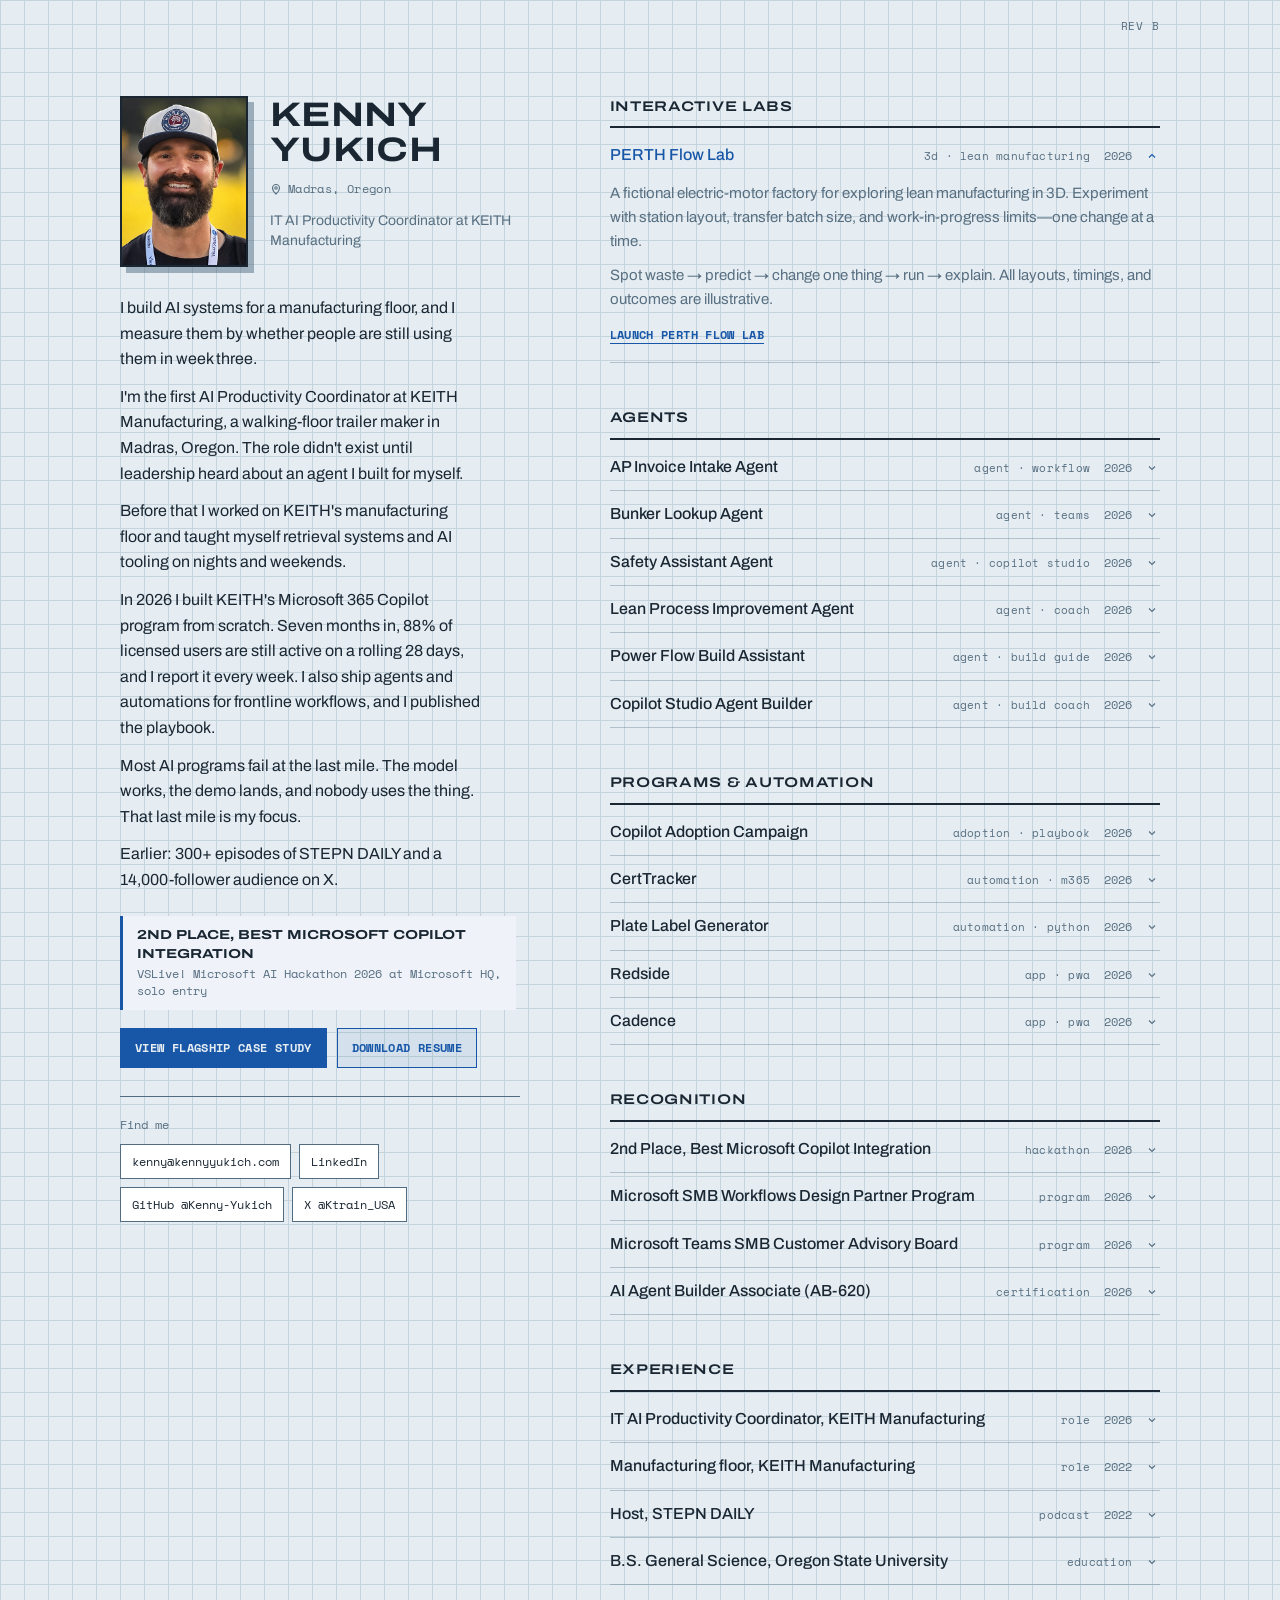
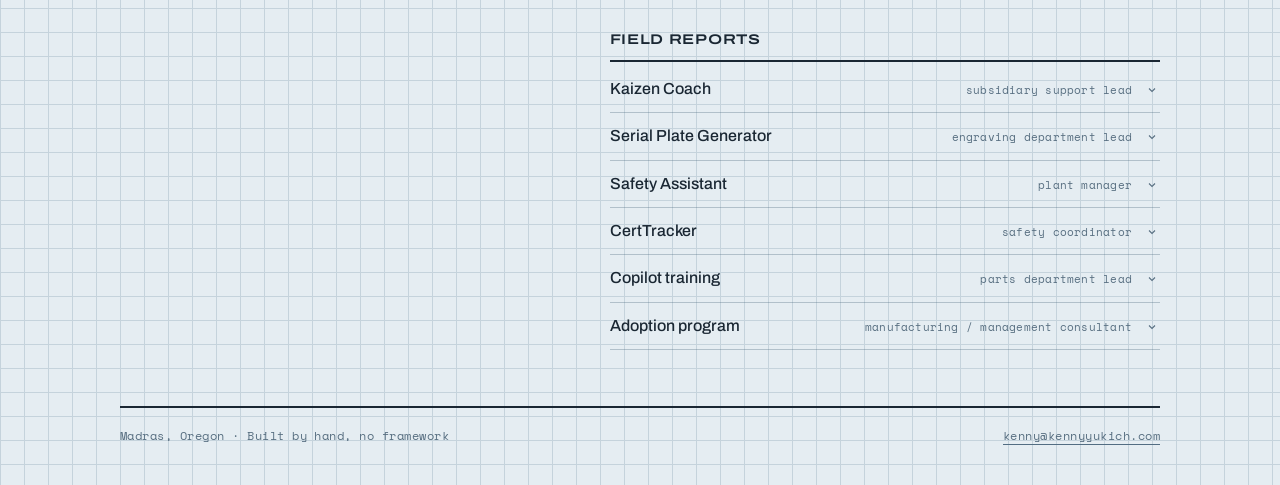
==== commit 266bae29: "Add PERTH Flow Lab interactive manufacturing demo" ====
--- a/index.html
+++ b/index.html
@@ -92,6 +92,24 @@
 
     <!-- ================= RIGHT: what ================= -->
     <div class="col-right" id="work">
+
+      <section class="list" id="labs">
+        <h2>Interactive labs</h2>
+
+        <details class="row" open>
+          <summary>
+            <span class="row-name">PERTH Flow Lab</span>
+            <span class="row-tag">3d · lean manufacturing</span>
+            <span class="row-year">2026</span>
+            <svg class="chev" viewBox="0 0 24 24" fill="none" stroke="currentColor" stroke-width="2.2" aria-hidden="true"><path d="M6 9l6 6 6-6"/></svg>
+          </summary>
+          <div class="row-body">
+            <p>A fictional electric-motor factory for exploring lean manufacturing in 3D. Experiment with station layout, transfer batch size, and work-in-progress limits—one change at a time.</p>
+            <p>Spot waste → predict → change one thing → run → explain. All layouts, timings, and outcomes are illustrative.</p>
+            <a href="/perth/">Launch PERTH Flow Lab</a>
+          </div>
+        </details>
+      </section>
 
       <section class="list" id="agents">
         <h2>Agents</h2>
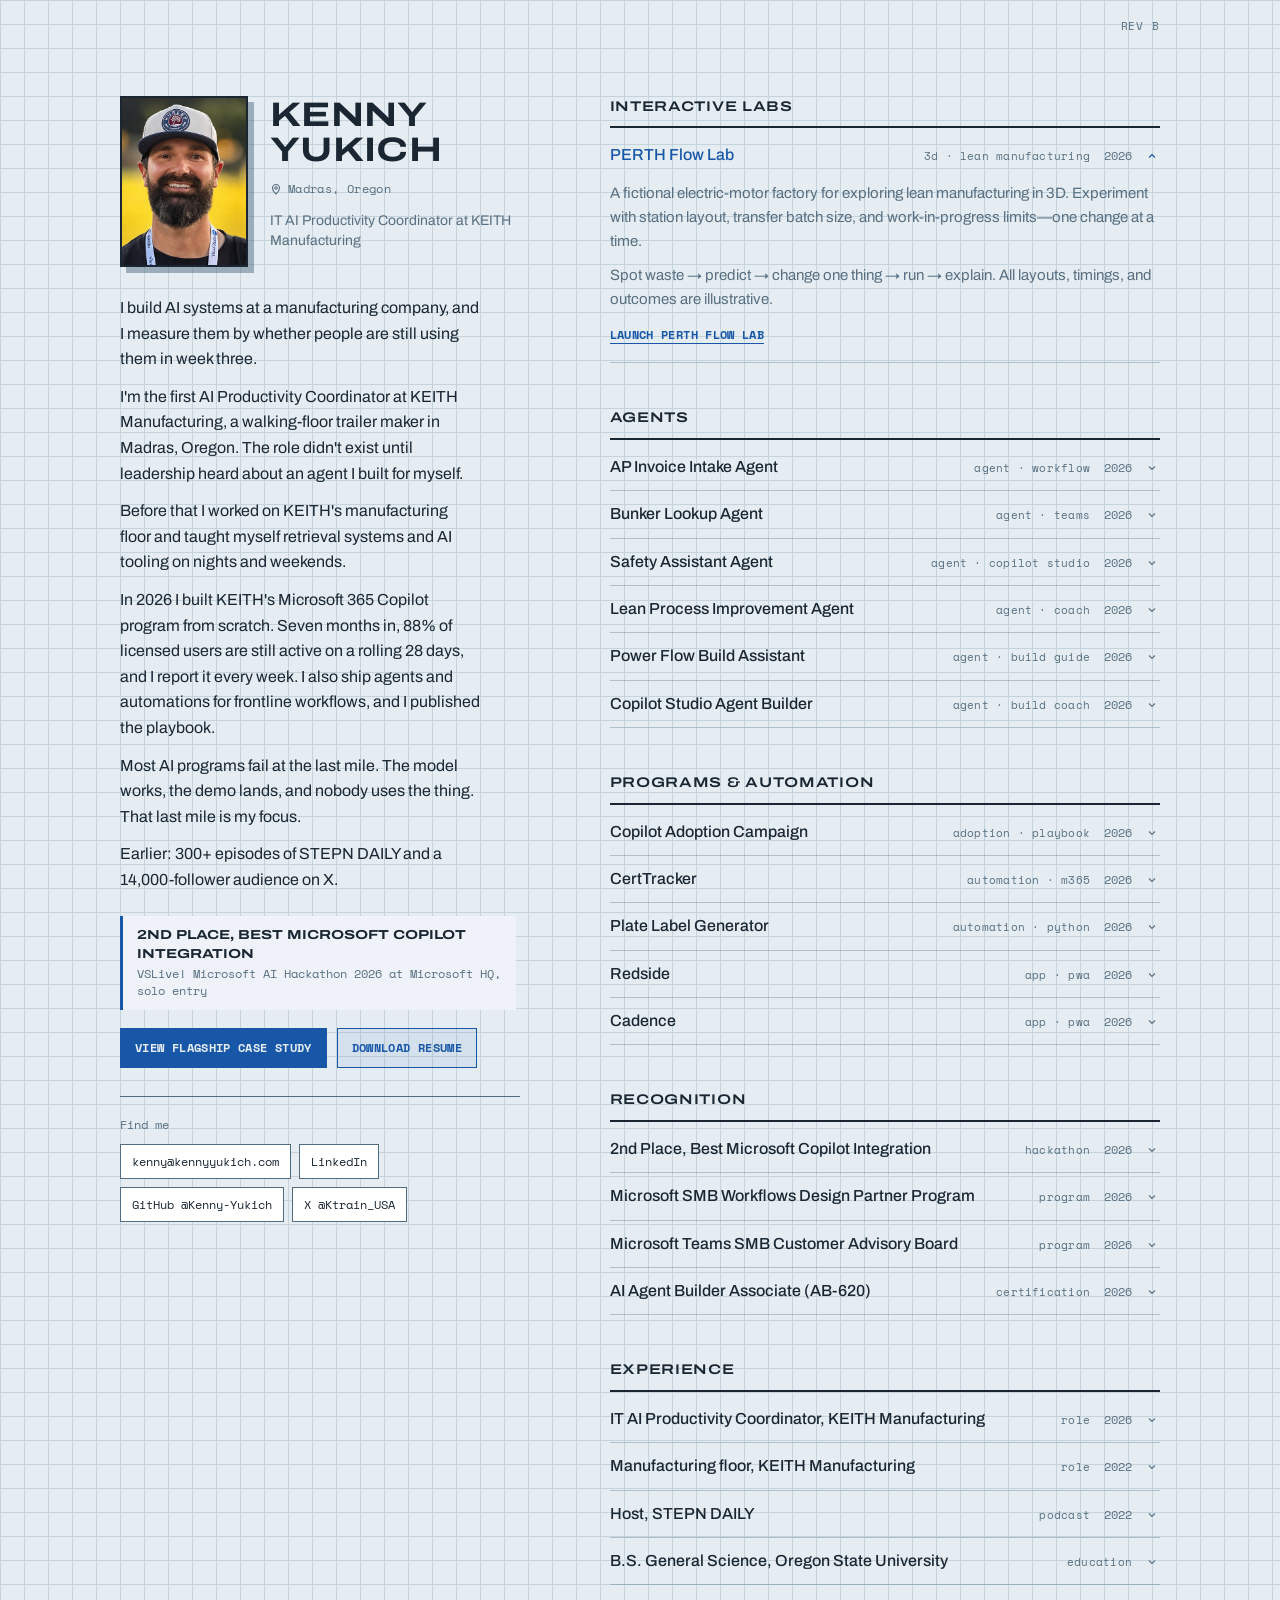
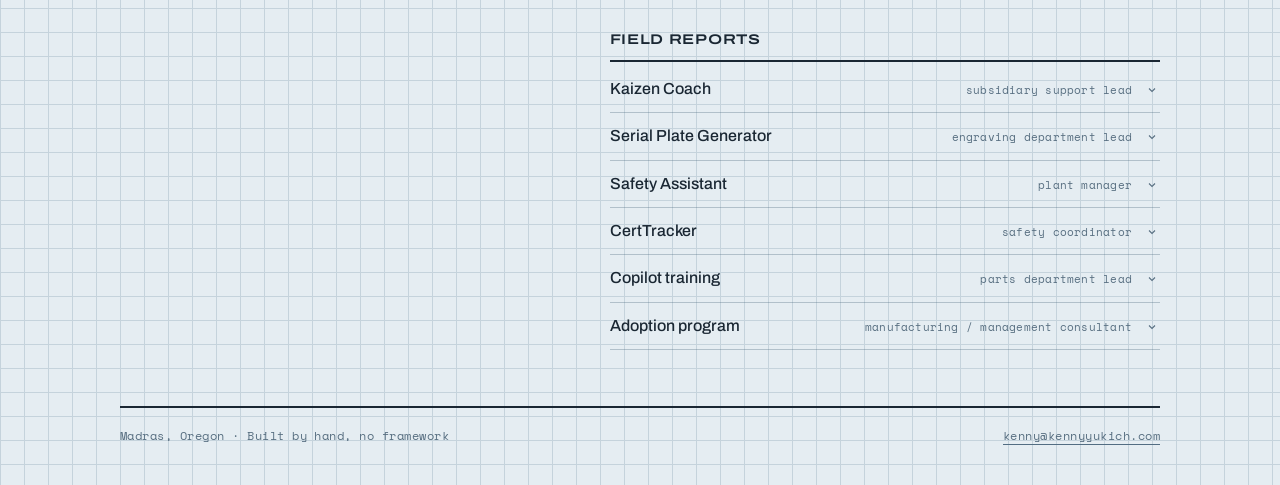
==== commit 17dd9c91: "Update bio description in index.html" ====
--- a/index.html
+++ b/index.html
@@ -60,7 +60,7 @@
       </div>
 
       <div class="bio">
-        <p>I build AI systems for a manufacturing floor, and I measure them by whether people are still using them in week three.</p>
+        <p>I build AI systems at a manufacturing company, and I measure them by whether people are still using them in week three.</p>
         <p>I'm the first AI Productivity Coordinator at KEITH Manufacturing, a walking-floor trailer maker in Madras, Oregon. The role didn't exist until leadership heard about an agent I built for myself.</p>
         <p>Before that I worked on KEITH's manufacturing floor and taught myself retrieval systems and AI tooling on nights and weekends.</p>
         <p>In 2026 I built KEITH's Microsoft 365 Copilot program from scratch. Seven months in, 88% of licensed users are still active on a rolling 28 days, and I report it every week. I also ship agents and automations for frontline workflows, and I published the playbook.</p>
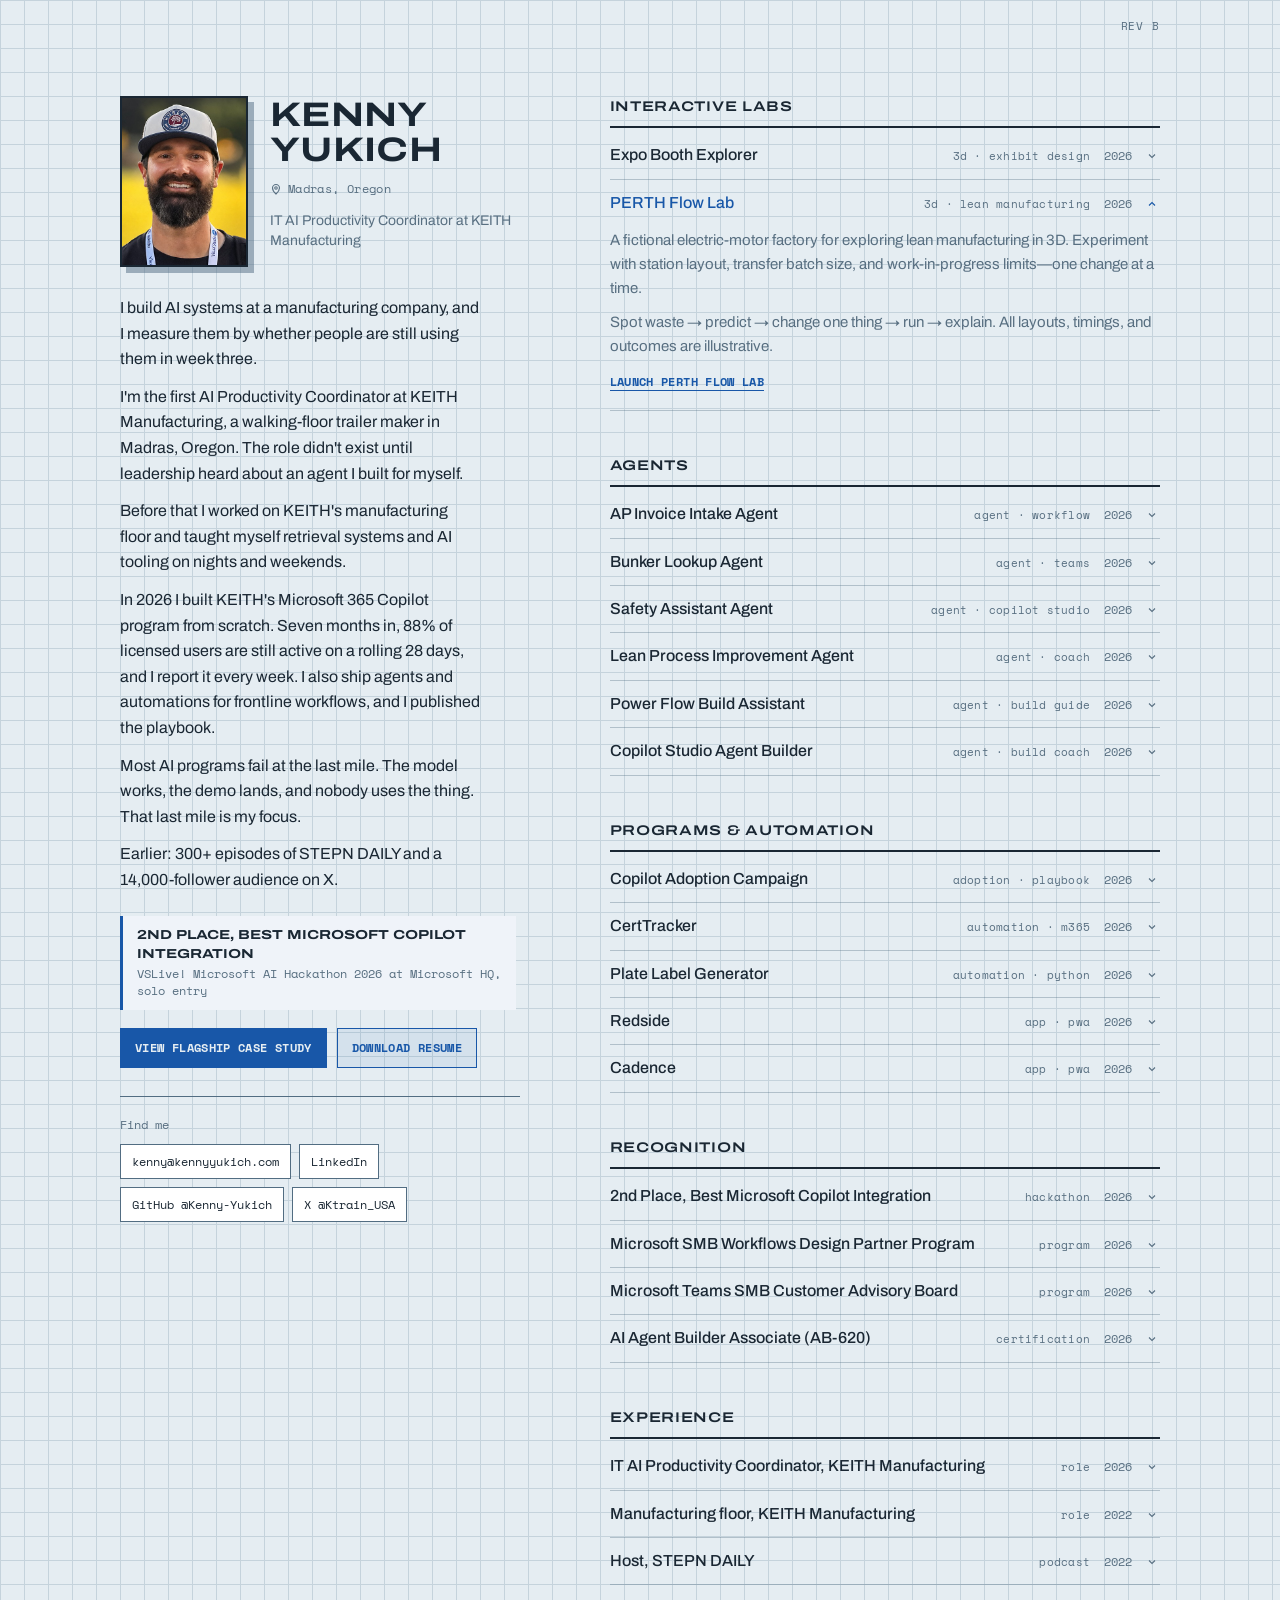
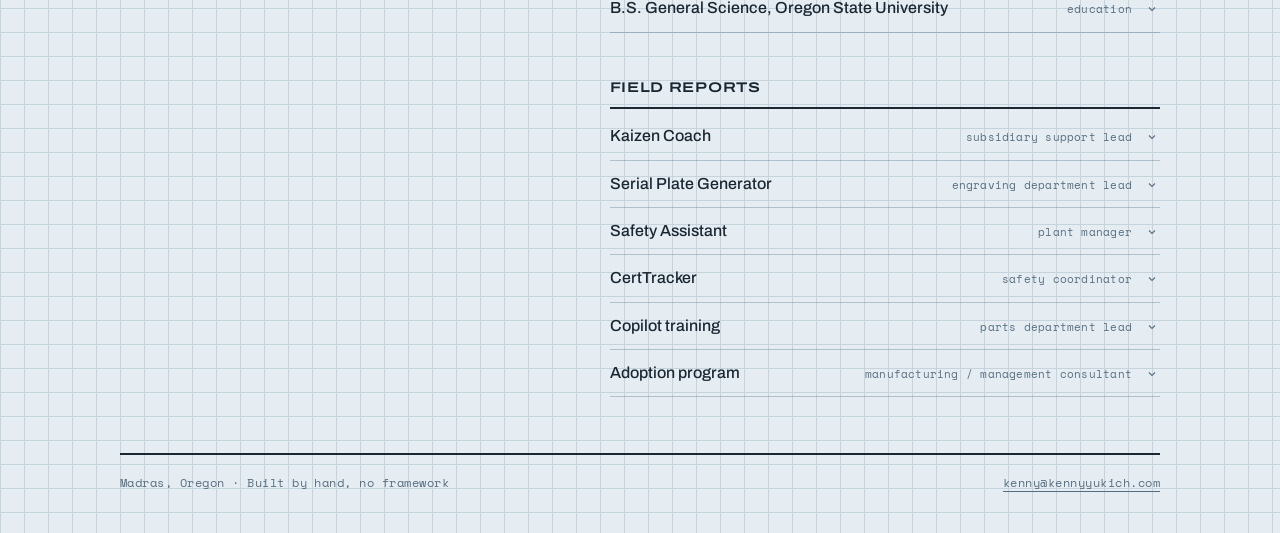
==== commit d8e2ecfe: "Add interactive expo booth page and lab link" ====
--- a/index.html
+++ b/index.html
@@ -95,6 +95,20 @@
 
       <section class="list" id="labs">
         <h2>Interactive labs</h2>
+
+        <details class="row">
+          <summary>
+            <span class="row-name">Expo Booth Explorer</span>
+            <span class="row-tag">3d · exhibit design</span>
+            <span class="row-year">2026</span>
+            <svg class="chev" viewBox="0 0 24 24" fill="none" stroke="currentColor" stroke-width="2.2" aria-hidden="true"><path d="M6 9l6 6 6-6"/></svg>
+          </summary>
+          <div class="row-body">
+            <p>Explore a 10 × 10 ft expo booth with a live-sod robot demonstration, a tactile conditioning station, and a hand-cranked mechanism cutaway.</p>
+            <p>Orbit the exhibit, compare visitor sightlines, choose a challenge, and ring the bell. Motion and results are simulated.</p>
+            <a href="/booth/">Launch Expo Booth Explorer</a>
+          </div>
+        </details>
 
         <details class="row" open>
           <summary>
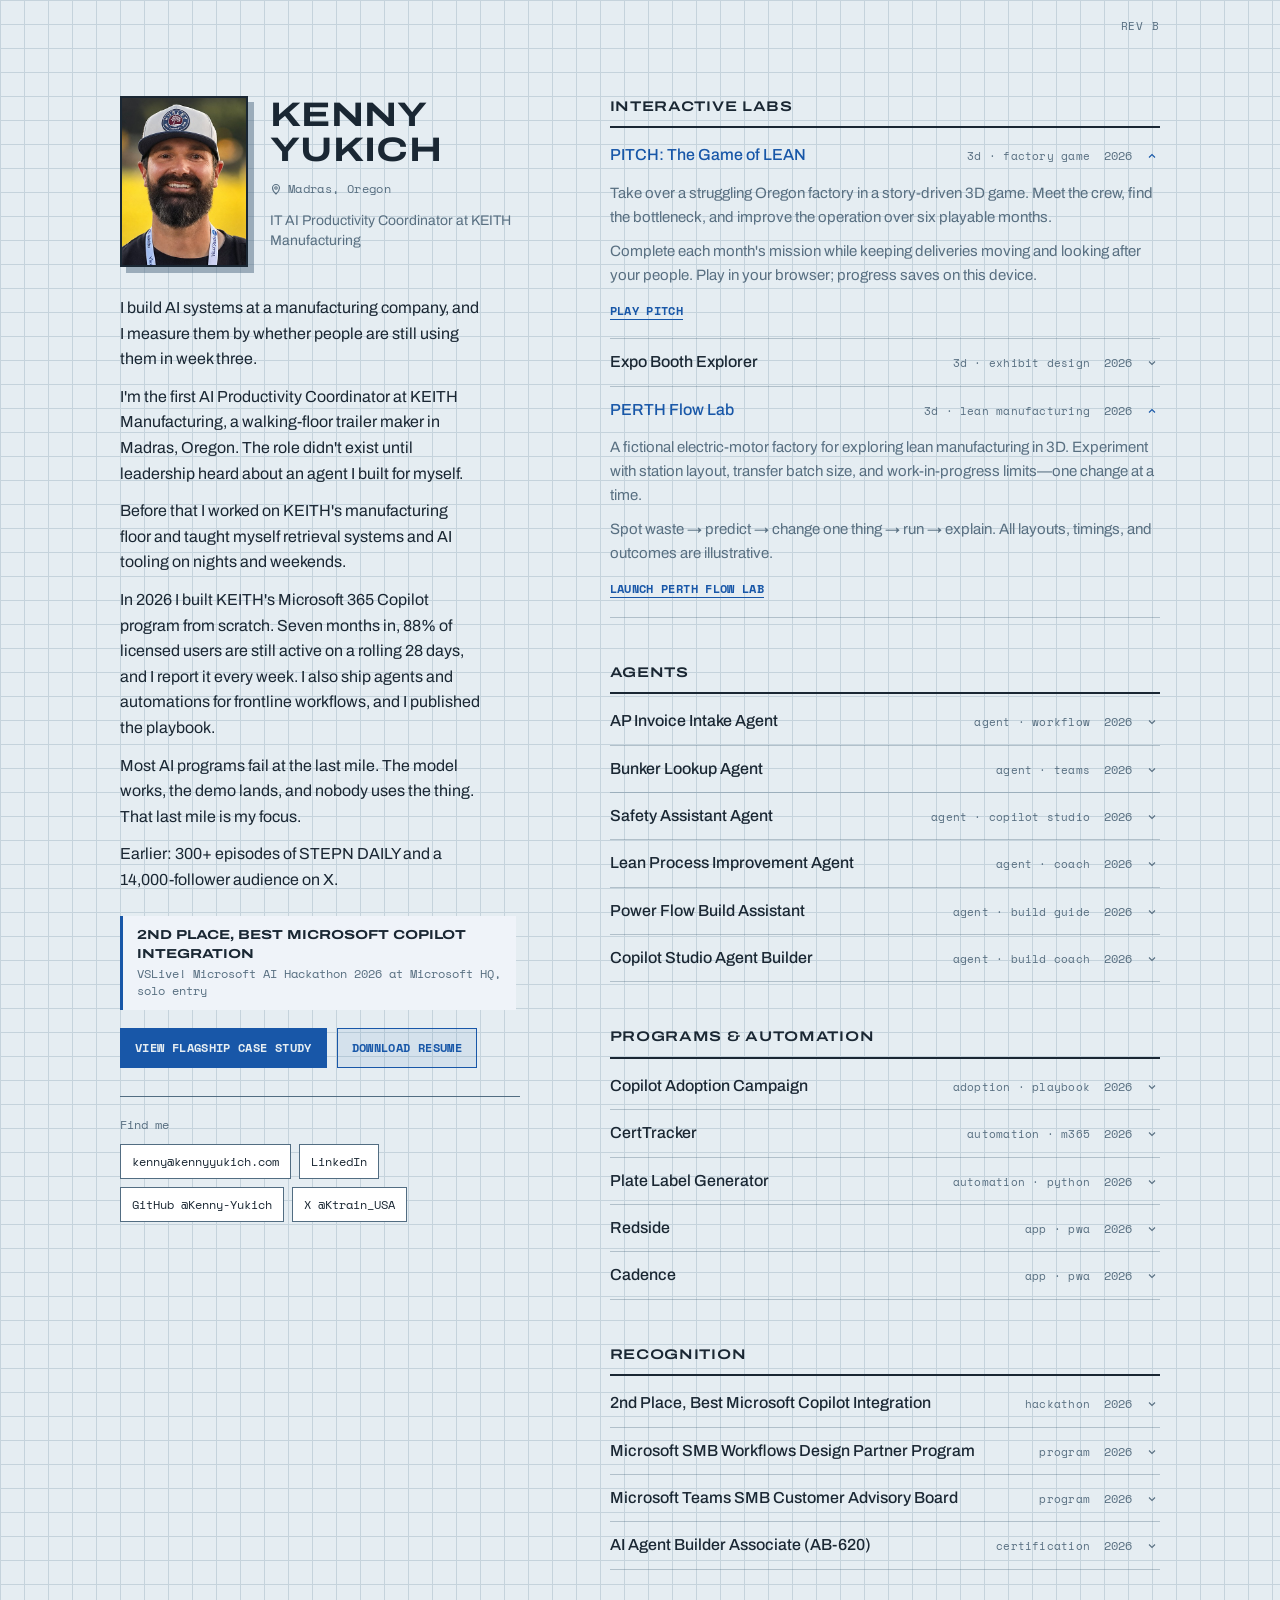
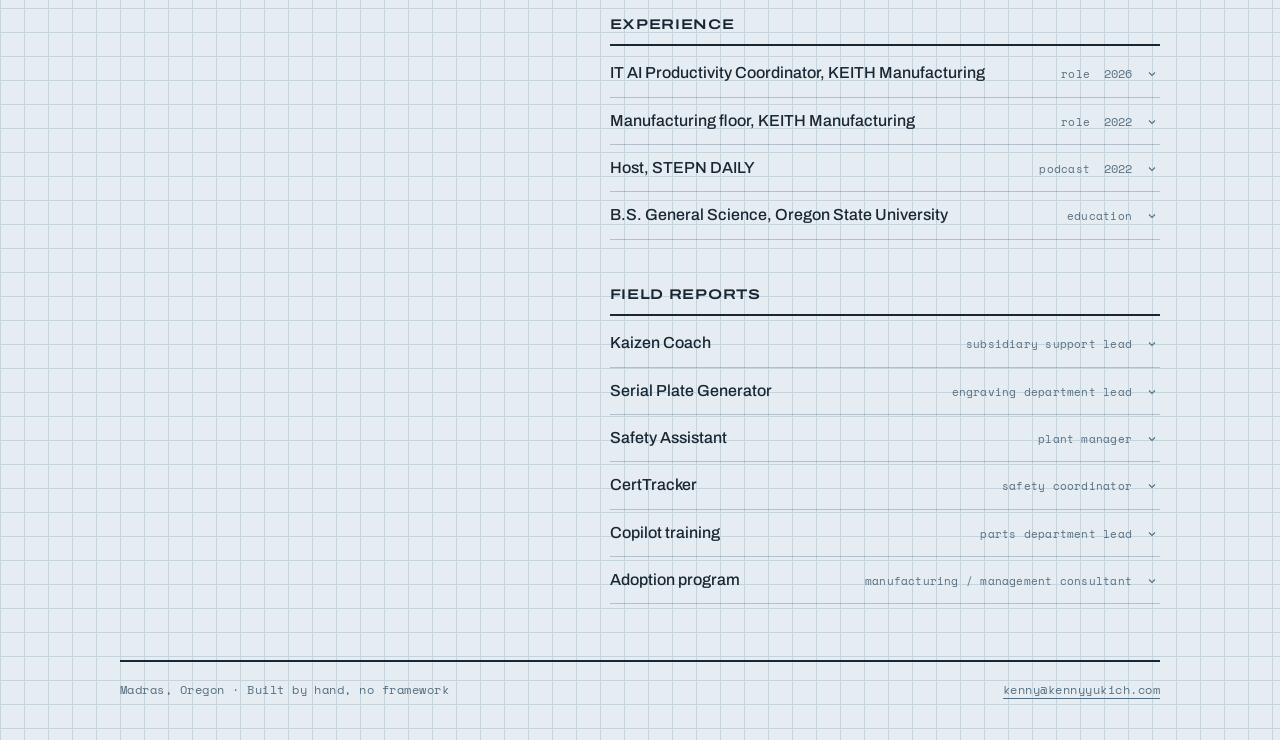
==== commit eef72fb3: "sept422" ====
--- a/index.html
+++ b/index.html
@@ -95,6 +95,20 @@
 
       <section class="list" id="labs">
         <h2>Interactive labs</h2>
+
+        <details class="row" open>
+          <summary>
+            <span class="row-name">PITCH: The Game of LEAN</span>
+            <span class="row-tag">3d · factory game</span>
+            <span class="row-year">2026</span>
+            <svg class="chev" viewBox="0 0 24 24" fill="none" stroke="currentColor" stroke-width="2.2" aria-hidden="true"><path d="M6 9l6 6 6-6"/></svg>
+          </summary>
+          <div class="row-body">
+            <p>Take over a struggling Oregon factory in a story-driven 3D game. Meet the crew, find the bottleneck, and improve the operation over six playable months.</p>
+            <p>Complete each month's mission while keeping deliveries moving and looking after your people. Play in your browser; progress saves on this device.</p>
+            <a href="/pitch/">Play PITCH</a>
+          </div>
+        </details>
 
         <details class="row">
           <summary>
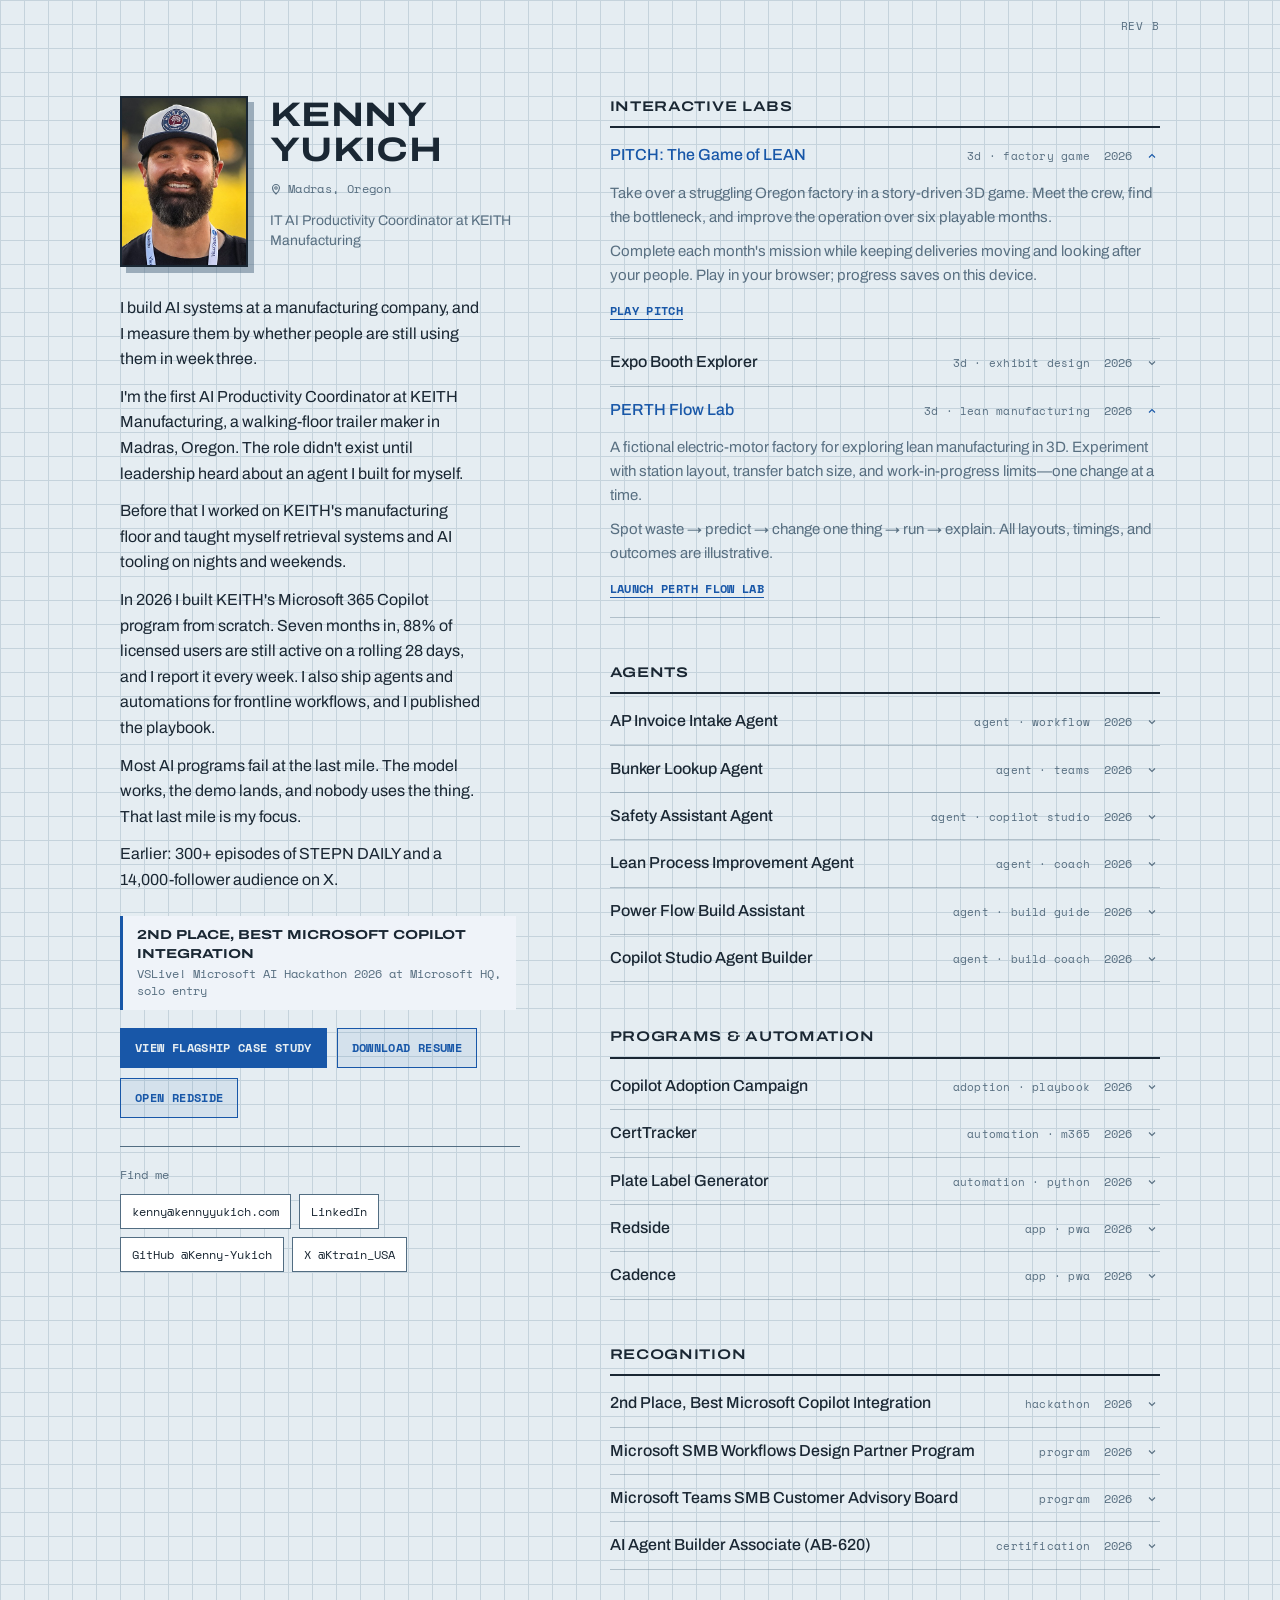
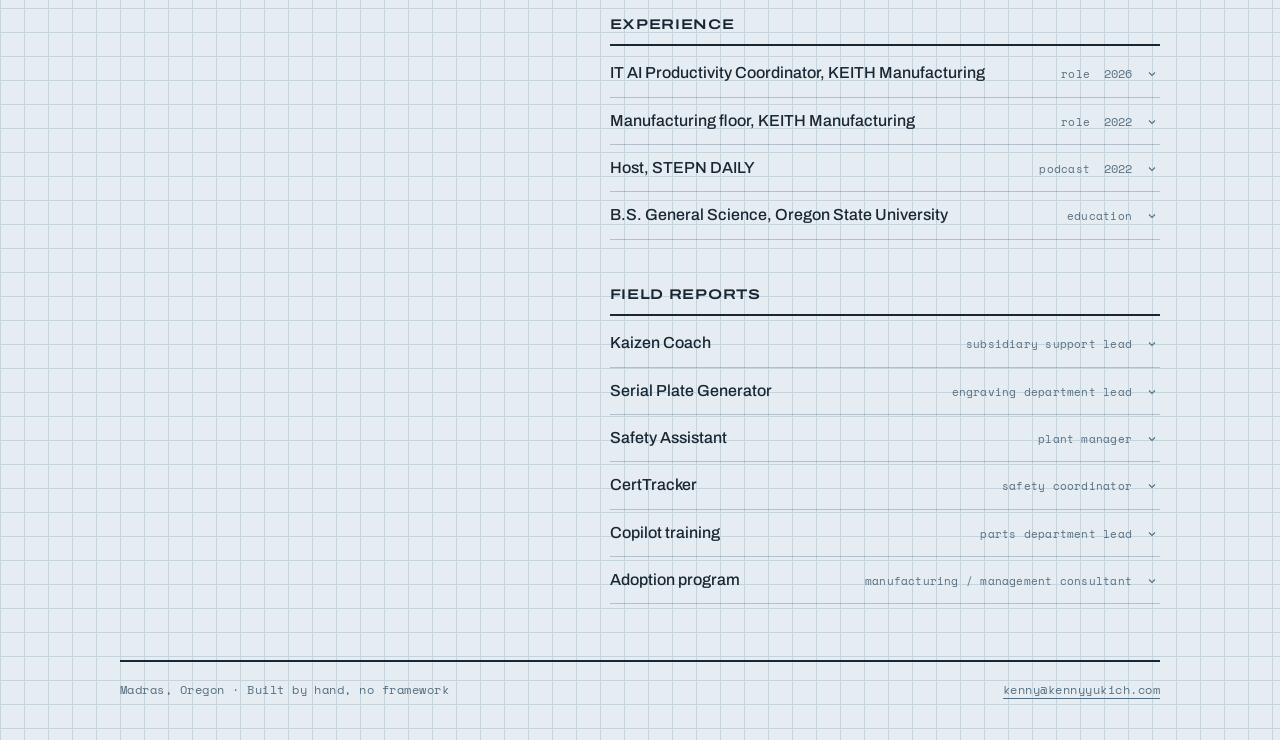
==== commit b4112623: "Add direct Redside access from portfolio Add Open Redside buttons near the profile and in the Redsid" ====
--- a/index.html
+++ b/index.html
@@ -76,6 +76,7 @@
       <div class="actions">
         <a class="btn primary" href="/copilot-adoption/">View flagship case study</a>
         <a class="btn secondary" href="Kenny-Yukich-Resume.pdf">Download resume</a>
+        <a class="btn secondary" href="/redside/">Open Redside</a>
       </div>
 
       <div class="find">
@@ -272,7 +273,10 @@
           </summary>
           <div class="row-body">
             <p>An offline-first Central Oregon fishing PWA with water rankings, live conditions, beginner guides, and an on-device catch log.</p>
-            <a href="https://github.com/Kenny-Yukich/Redside">View on GitHub</a>
+            <div class="actions">
+              <a class="btn primary" href="/redside/">Open Redside</a>
+              <a class="btn secondary" href="https://github.com/Kenny-Yukich/Redside">View on GitHub</a>
+            </div>
           </div>
         </details>
 
